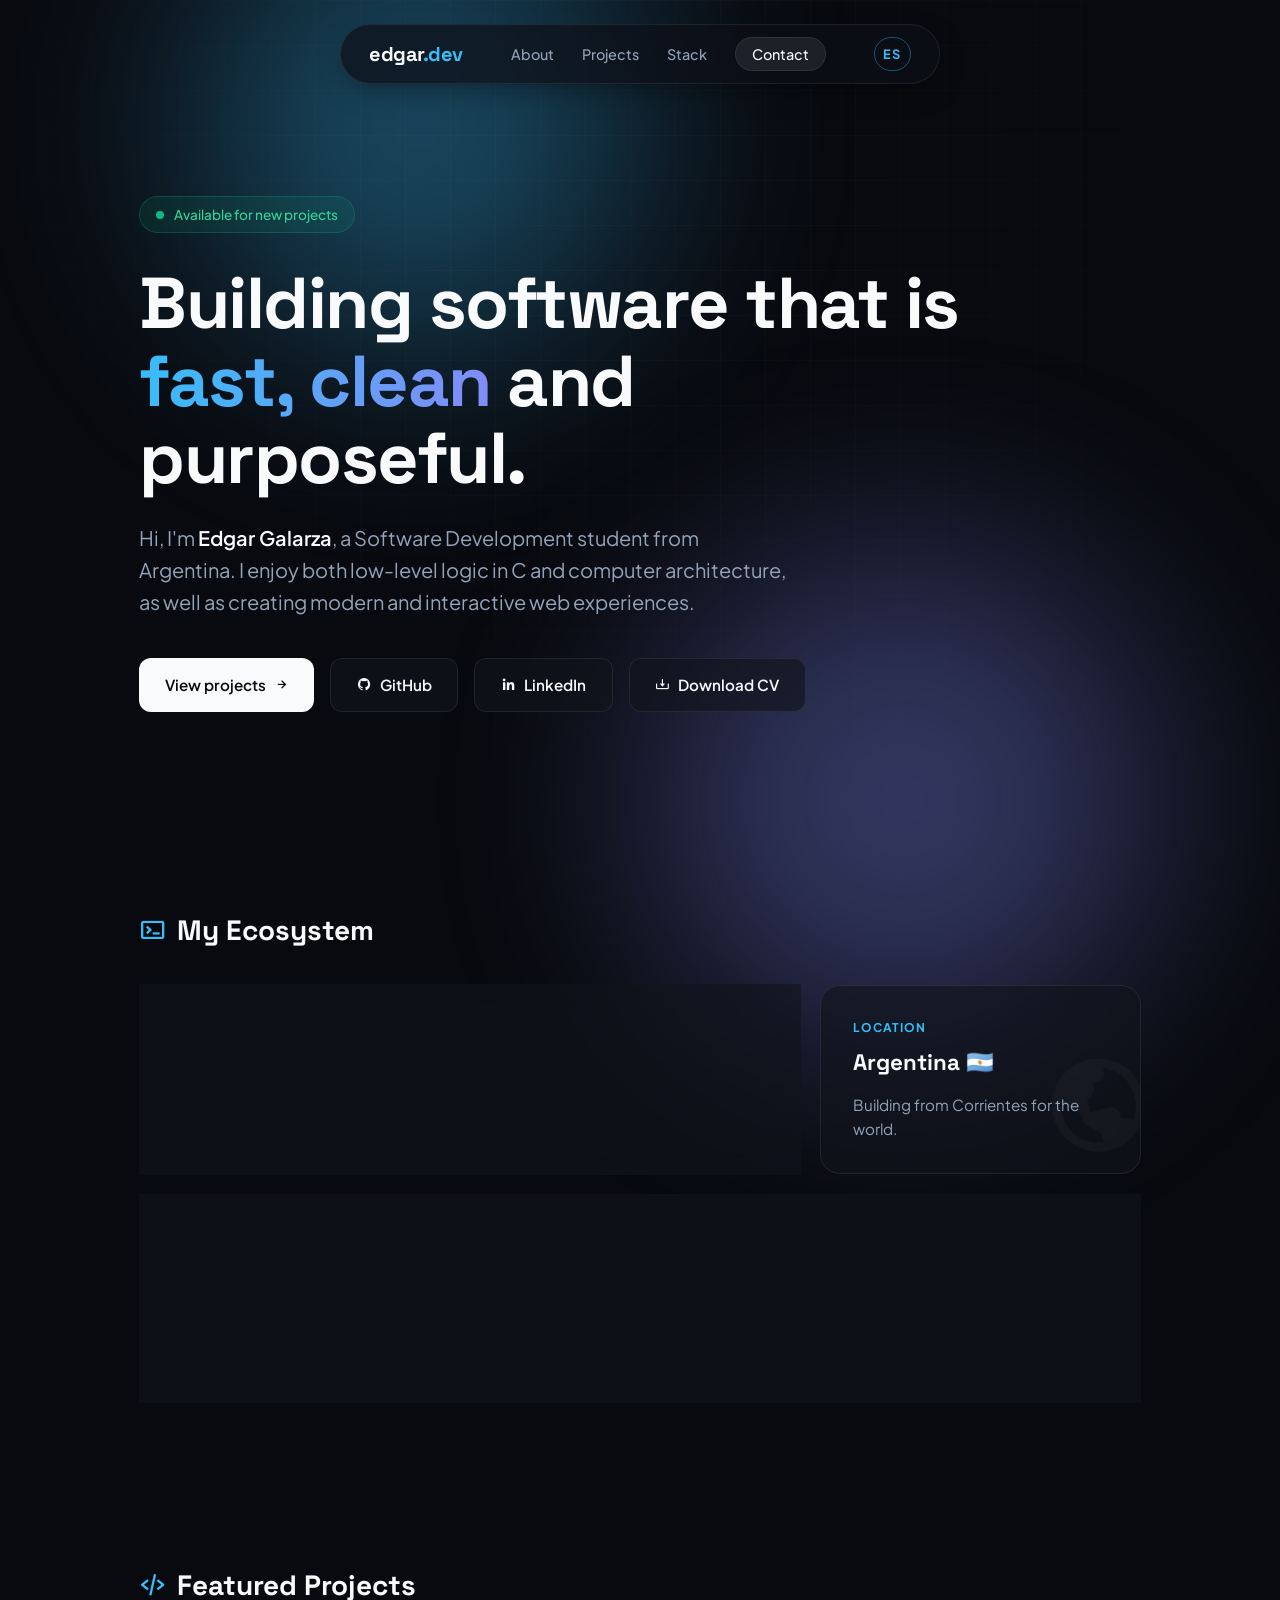
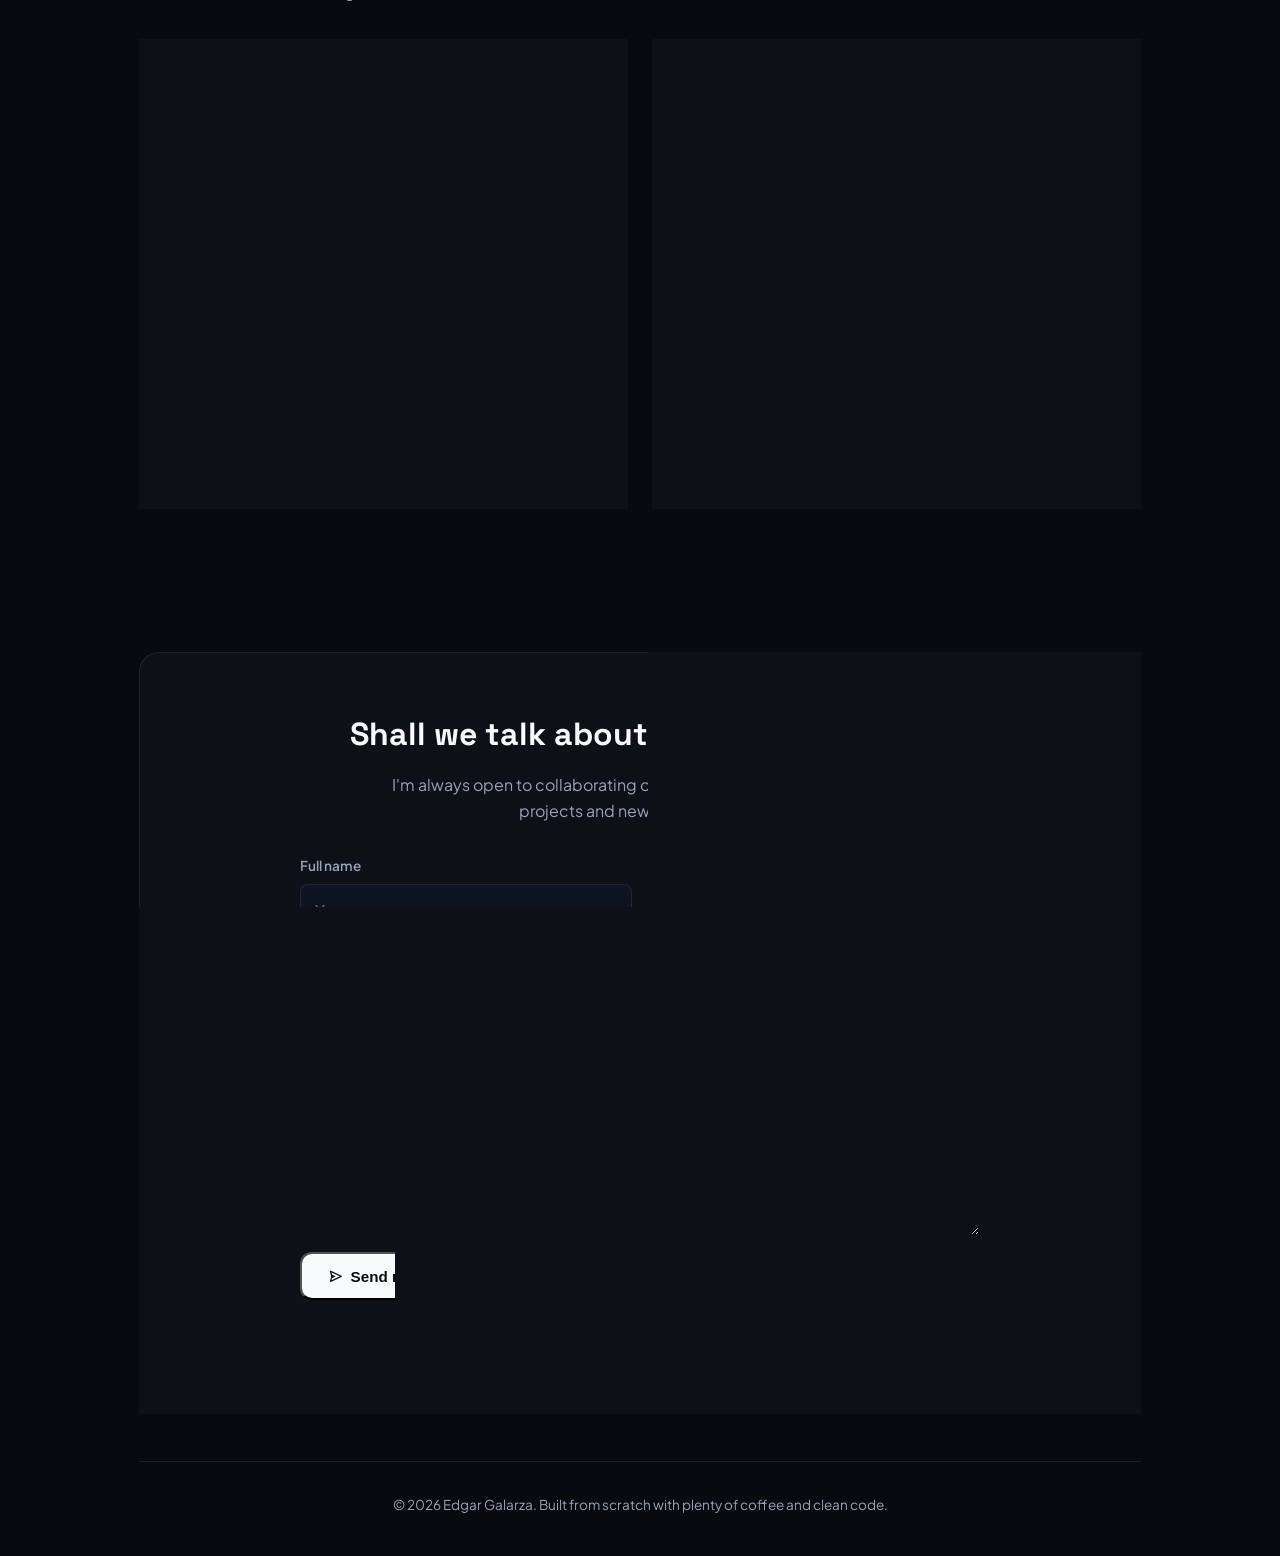
==== index-en.html @ 5d8eebd7 "Add files via upload" ====
<!DOCTYPE html>
<html lang="en">
<head>
    <meta charset="UTF-8">
    <meta name="viewport" content="width=device-width, initial-scale=1.0">
    <title>Edgar Galarza | Software Developer</title>
    <meta name="description" content="Edgar Galarza's portfolio: web projects, PWAs and frontend development from Argentina.">
    <meta property="og:title" content="Edgar Galarza | Software Developer">
    <meta property="og:description" content="Web projects, PWAs and frontend development from Argentina.">
    <meta property="og:type" content="website">
    <meta name="theme-color" content="#090a0f">
    <link rel="alternate" hreflang="es" href="index.html">
    <link rel="icon" href="data:image/svg+xml,%3Csvg xmlns='http://www.w3.org/2000/svg' viewBox='0 0 64 64'%3E%3Crect width='64' height='64' rx='14' fill='%23090a0f'/%3E%3Cpath d='M18 16h15a12 12 0 0 1 0 24H18z' fill='none' stroke='%2338bdf8' stroke-width='5'/%3E%3Cpath d='M27 40h21' stroke='%23818cf8' stroke-width='5' stroke-linecap='round'/%3E%3C/svg%3E">
    <link rel="preconnect" href="https://fonts.googleapis.com">
    <link rel="preconnect" href="https://fonts.gstatic.com" crossorigin>
    <link href="https://fonts.googleapis.com/css2?family=Plus+Jakarta+Sans:wght@400;500;600;700&family=Space+Grotesk:wght@500;700&display=swap" rel="stylesheet">
    <link href='https://unpkg.com/boxicons@2.1.4/css/boxicons.min.css' rel='stylesheet'>
    <link rel="stylesheet" href="style.css">
</head>
<body>
    <div class="ambient-light light-1"></div>
    <div class="ambient-light light-2"></div>
    <div class="grid-overlay"></div>

    <header class="navbar-container">
        <nav class="navbar">
            <a href="#" class="logo">edgar<span>.dev</span></a>
            <button class="menu-toggle" type="button" aria-label="Open navigation menu" aria-expanded="false" aria-controls="primary-navigation">
                <span aria-hidden="true">☰</span>
            </button>
            <ul class="nav-links" id="primary-navigation">
                <li><a href="#about">About</a></li>
                <li><a href="#projects">Projects</a></li>
                <li><a href="#stack">Stack</a></li>
                <li><a href="#contact" class="btn-nav">Contact</a></li>
            </ul>
            <a class="language-switch" href="index.html" lang="es" hreflang="es" aria-label="Ver este portafolio en español">ES</a>
        </nav>
    </header>

    <main class="container">
        <section class="hero" id="about">
            <div class="status-badge"><span class="pulse-dot"></span>Available for new projects</div>
            <h1 class="hero-title">Building software that is <span class="gradient-text">fast, clean</span> and purposeful.</h1>
            <p class="hero-subtitle">Hi, I'm <strong>Edgar Galarza</strong>, a Software Development student from Argentina. I enjoy both low-level logic in C and computer architecture, as well as creating modern and interactive web experiences.</p>
            <div class="hero-cta">
                <a href="#projects" class="btn btn-primary">View projects <i class='bx bx-right-arrow-alt'></i></a>
                <a href="https://github.com/galarzaedgardotsds" target="_blank" rel="noopener noreferrer" class="btn btn-secondary"><i class='bx bxl-github'></i> GitHub</a>
                <a href="https://www.linkedin.com/in/edgardo-galarza-127718449/" target="_blank" rel="noopener noreferrer" class="btn btn-secondary"><i class='bx bxl-linkedin'></i> LinkedIn</a>
                <a href="assets/cv-edgardo-galarza-en.pdf" download class="btn btn-secondary"><i class='bx bx-download'></i> Download CV</a>
            </div>
        </section>

        <section class="bento-section" id="stack">
            <h2 class="section-title"><i class='bx bx-terminal'></i> My Ecosystem</h2>
            <div class="bento-grid">
                <div class="bento-card span-2 spotlight">
                    <div class="card-content"><span class="card-tag">Focus</span><h3>From low-level to frontend</h3><p>Understanding hardware, processors and memory in C helps me write more optimized and structured web code.</p></div>
                    <div class="card-bg-icon"><i class='bx bx-microchip'></i></div>
                </div>
                <div class="bento-card spotlight">
                    <div class="card-content"><span class="card-tag">Location</span><h3>Argentina 🇦🇷</h3><p>Building from Corrientes for the world.</p></div>
                    <div class="card-bg-icon"><i class='bx bx-world'></i></div>
                </div>
                <div class="bento-card span-3 spotlight marquee-card">
                    <div class="card-content"><span class="card-tag">Tools & Technologies</span><h3>My Daily Stack</h3></div>
                    <div class="marquee-wrapper"><div class="marquee-track">
                        <span class="tech-pill"><i class='bx bxl-html5'></i> HTML5</span><span class="tech-pill"><i class='bx bxl-css3'></i> CSS3</span><span class="tech-pill"><i class='bx bxl-javascript'></i> JavaScript</span><span class="tech-pill"><i class='bx bx-code-curly'></i> C Language</span><span class="tech-pill"><i class='bx bxl-git'></i> Git & GitHub</span><span class="tech-pill"><i class='bx bxl-visual-studio'></i> VS Code</span><span class="tech-pill"><i class='bx bx-server'></i> PC Architecture</span>
                        <span class="tech-pill"><i class='bx bxl-html5'></i> HTML5</span><span class="tech-pill"><i class='bx bxl-css3'></i> CSS3</span><span class="tech-pill"><i class='bx bxl-javascript'></i> JavaScript</span><span class="tech-pill"><i class='bx bx-code-curly'></i> C Language</span><span class="tech-pill"><i class='bx bxl-git'></i> Git & GitHub</span><span class="tech-pill"><i class='bx bxl-visual-studio'></i> VS Code</span><span class="tech-pill"><i class='bx bx-server'></i> PC Architecture</span>
                    </div></div>
                </div>
            </div>
        </section>

        <section class="projects-section" id="projects">
            <h2 class="section-title"><i class='bx bx-code-alt'></i> Featured Projects</h2>
            <div class="projects-grid">
                <article class="project-card spotlight">
                    <a class="project-preview" href="https://galarzaedgardotsds.github.io/AppGastos/" target="_blank" rel="noopener noreferrer" aria-label="Open Personal Expense Tracker demo"><img src="assets/app-gastos-preview.png" alt="Personal Expense Tracker app preview" loading="lazy"></a>
                    <div class="project-content">
                        <div class="project-header"><span class="project-type">PWA / Web App</span><div class="project-links"><a href="https://github.com/galarzaedgardotsds/AppGastos" target="_blank" rel="noopener noreferrer" title="View AppGastos code" aria-label="View AppGastos code"><i class='bx bxl-github'></i></a><a href="https://galarzaedgardotsds.github.io/AppGastos/" target="_blank" rel="noopener noreferrer" title="View demo" aria-label="View AppGastos demo"><i class='bx bx-link-external'></i></a></div></div>
                        <h3 class="project-title">Personal Expense Tracker</h3>
                        <p class="project-desc">An installable Progressive Web App for managing daily finances, with local storage, a fluid dark interface and clear metrics.</p>
                        <div class="project-tags"><span>HTML5</span><span>CSS3</span><span>JavaScript</span><span>PWA</span></div>
                    </div>
                </article>
                <article class="project-card spotlight">
                    <a class="project-preview" href="https://galarzaedgardotsds.github.io/TridenteTech/" target="_blank" rel="noopener noreferrer" aria-label="Open TridenteTech demo"><img src="assets/tridentetech-preview.png" alt="TridenteTech website preview" loading="lazy"></a>
                    <div class="project-content">
                        <div class="project-header"><span class="project-type">Team Website / Agency</span><div class="project-links"><a href="https://github.com/galarzaedgardotsds/TridenteTech" target="_blank" rel="noopener noreferrer" title="View TridenteTech code" aria-label="View TridenteTech code"><i class='bx bxl-github'></i></a><a href="https://galarzaedgardotsds.github.io/TridenteTech/" target="_blank" rel="noopener noreferrer" title="View demo" aria-label="View TridenteTech demo"><i class='bx bx-link-external'></i></a></div></div>
                        <h3 class="project-title">TridenteTech</h3>
                        <p class="project-desc">A collaborative software development web platform deployed in production, focused on performance, responsive design and technical service presentation.</p>
                        <div class="project-tags"><span>HTML/CSS</span><span>JS</span><span>Git</span><span>GitHub Pages</span></div>
                    </div>
                </article>
            </div>
        </section>

        <footer class="footer" id="contact">
            <div class="footer-box spotlight">
                <h2>Shall we talk about code or projects?</h2>
                <p>I'm always open to collaborating on web development, academic projects and new opportunities.</p>
                <form class="contact-form" action="https://formspree.io/f/xljgnrnn" method="POST">
                    <input type="hidden" name="_subject" value="New message from Edgar's English portfolio">
                    <div class="contact-form-row"><div class="contact-field"><label for="name">Full name</label><input type="text" id="name" name="name" placeholder="Your name" required></div><div class="contact-field"><label for="email">Email address</label><input type="email" id="email" name="email" placeholder="you@email.com" required></div></div>
                    <div class="contact-field"><label for="subject">Subject</label><input type="text" id="subject" name="subject" placeholder="How can I help you?" required></div>
                    <div class="contact-field"><label for="message">Message</label><textarea id="message" name="message" placeholder="Write your message here..." rows="5" required></textarea></div>
                    <button type="submit" class="btn btn-primary"><i class='bx bx-send'></i> Send message</button>
                    <p class="form-status" aria-live="polite"></p>
                </form>
            </div>
            <div class="footer-bottom"><p>© 2026 Edgar Galarza. Built from scratch with plenty of coffee and clean code.</p></div>
        </footer>
    </main>
    <script>
        document.querySelectorAll('.spotlight').forEach(card => {
            card.addEventListener('mousemove', event => {
                const rect = card.getBoundingClientRect();
                card.style.setProperty('--mouse-x', `${event.clientX - rect.left}px`);
                card.style.setProperty('--mouse-y', `${event.clientY - rect.top}px`);
            });
        });

        const menuToggle = document.querySelector('.menu-toggle');
        const navLinks = document.querySelector('.nav-links');
        menuToggle.addEventListener('click', () => {
            const isOpen = navLinks.classList.toggle('is-open');
            menuToggle.setAttribute('aria-expanded', isOpen);
            menuToggle.setAttribute('aria-label', isOpen ? 'Close navigation menu' : 'Open navigation menu');
            menuToggle.innerHTML = `<span aria-hidden="true">${isOpen ? '×' : '☰'}</span>`;
        });
        navLinks.querySelectorAll('a').forEach(link => link.addEventListener('click', () => {
            navLinks.classList.remove('is-open');
            menuToggle.setAttribute('aria-expanded', 'false');
            menuToggle.setAttribute('aria-label', 'Open navigation menu');
            menuToggle.innerHTML = "<span aria-hidden='true'>☰</span>";
        }));

        const contactForm = document.querySelector('.contact-form');
        const formStatus = contactForm.querySelector('.form-status');
        contactForm.addEventListener('submit', async event => {
            event.preventDefault();
            const submitButton = contactForm.querySelector('button[type="submit"]');
            submitButton.disabled = true;
            formStatus.textContent = 'Sending message...';
            try {
                const response = await fetch(contactForm.action, { method: 'POST', body: new FormData(contactForm), headers: { Accept: 'application/json' } });
                if (!response.ok) throw new Error('Could not send form');
                contactForm.reset();
                formStatus.textContent = 'Thank you! Your message was sent successfully.';
            } catch (error) {
                formStatus.textContent = 'Your message could not be sent. Please try again or contact me on LinkedIn.';
            } finally {
                submitButton.disabled = false;
            }
        });
    </script>
</body>
</html>
---- style.css ----
/* ==========================================================================
   VARIABLES & RESET
   ========================================================================== */
:root {
    --bg-main: #090a0f;
    --bg-card: rgba(18, 20, 29, 0.65);
    --bg-card-hover: rgba(26, 29, 42, 0.8);
    --border-color: rgba(255, 255, 255, 0.08);
    --border-highlight: rgba(56, 189, 248, 0.4);
    
    --text-main: #f8fafc;
    --text-muted: #94a3b8;
    
    --accent-cyan: #38bdf8;
    --accent-purple: #818cf8;
    --accent-emerald: #10b981;
    
    --font-heading: 'Space Grotesk', sans-serif;
    --font-body: 'Plus Jakarta Sans', sans-serif;
    
    --transition-smooth: all 0.35s cubic-bezier(0.16, 1, 0.3, 1);
}

* {
    margin: 0;
    padding: 0;
    box-sizing: border-box;
}

html {
    scroll-behavior: smooth;
}

body {
    background-color: var(--bg-main);
    color: var(--text-main);
    font-family: var(--font-body);
    line-height: 1.6;
    overflow-x: hidden;
    position: relative;
}

/* ==========================================================================
   FONDO ANIMADO & EFECTOS AMBIENTALES
   ========================================================================== */
.grid-overlay {
    position: fixed;
    inset: 0;
    background-image: 
        linear-gradient(to right, rgba(255,255,255,0.02) 1px, transparent 1px),
        linear-gradient(to bottom, rgba(255,255,255,0.02) 1px, transparent 1px);
    background-size: 45px 45px;
    mask-image: radial-gradient(circle at 50% 20%, black 20%, transparent 80%);
    -webkit-mask-image: radial-gradient(circle at 50% 20%, black 20%, transparent 80%);
    z-index: -1;
    pointer-events: none;
}

.ambient-light {
    position: fixed;
    border-radius: 50%;
    filter: blur(110px);
    z-index: -2;
    opacity: 0.35;
    pointer-events: none;
    animation: floatLight 12s infinite alternate ease-in-out;
}

.light-1 {
    width: 450px;
    height: 450px;
    background: var(--accent-cyan);
    top: -100px;
    left: 15%;
}

.light-2 {
    width: 500px;
    height: 500px;
    background: var(--accent-purple);
    bottom: -150px;
    right: 10%;
    animation-delay: -6s;
}

@keyframes floatLight {
    0% { transform: translate(0, 0) scale(1); }
    100% { transform: translate(60px, 40px) scale(1.15); }
}

/* ==========================================================================
   NAVBAR FLOTANTE (GLASSMORPHISM)
   ========================================================================== */
.navbar-container {
    position: fixed;
    top: 1.5rem;
    left: 0;
    right: 0;
    display: flex;
    justify-content: center;
    z-index: 100;
    padding: 0 1rem;
}

.navbar {
    background: rgba(13, 15, 23, 0.7);
    backdrop-filter: blur(16px);
    -webkit-backdrop-filter: blur(16px);
    border: 1px solid var(--border-color);
    padding: 0.75rem 1.75rem;
    border-radius: 999px;
    display: flex;
    align-items: center;
    gap: 3rem;
    box-shadow: 0 10px 30px -10px rgba(0, 0, 0, 0.5);
    transition: var(--transition-smooth);
}

.navbar:hover {
    border-color: rgba(255, 255, 255, 0.15);
}

.logo {
    font-family: var(--font-heading);
    font-weight: 700;
    font-size: 1.25rem;
    color: var(--text-main);
    text-decoration: none;
    letter-spacing: -0.5px;
}

.logo span {
    color: var(--accent-cyan);
}

.nav-links {
    display: flex;
    align-items: center;
    gap: 1.75rem;
    list-style: none;
}

.nav-links a {
    color: var(--text-muted);
    text-decoration: none;
    font-size: 0.9rem;
    font-weight: 500;
    transition: var(--transition-smooth);
}

.nav-links a:hover {
    color: var(--text-main);
}

.menu-toggle {
    display: none;
    border: 0;
    background: transparent;
    color: var(--text-main);
    font-size: 1.7rem;
    line-height: 1;
    cursor: pointer;
}

.language-switch {
    color: var(--accent-cyan);
    text-decoration: none;
    font-size: 0.8rem;
    font-weight: 700;
    letter-spacing: 0.06em;
    border: 1px solid var(--border-highlight);
    border-radius: 999px;
    padding: 0.35rem 0.55rem;
    transition: var(--transition-smooth);
}

.language-switch:hover {
    background: var(--accent-cyan);
    color: var(--bg-main);
}

.btn-nav {
    background: rgba(255, 255, 255, 0.08);
    color: var(--text-main) !important;
    padding: 0.45rem 1rem;
    border-radius: 999px;
    border: 1px solid var(--border-color);
}

.btn-nav:hover {
    background: var(--accent-cyan);
    color: #000 !important;
    border-color: var(--accent-cyan);
}

/* ==========================================================================
   LAYOUT & HERO SECTION
   ========================================================================== */
.container {
    max-width: 1050px;
    margin: 0 auto;
    padding: 0 1.5rem;
}

.hero {
    min-height: 92vh;
    display: flex;
    flex-direction: column;
    justify-content: center;
    align-items: flex-start;
    padding-top: 5rem;
    animation: fadeUp 0.8s ease-out forwards;
}

@keyframes fadeUp {
    from { opacity: 0; transform: translateY(25px); }
    to { opacity: 1; transform: translateY(0); }
}

.status-badge {
    display: inline-flex;
    align-items: center;
    gap: 0.6rem;
    background: rgba(16, 185, 129, 0.1);
    border: 1px solid rgba(16, 185, 129, 0.25);
    color: #34d399;
    padding: 0.4rem 1rem;
    border-radius: 999px;
    font-size: 0.85rem;
    font-weight: 500;
    margin-bottom: 2rem;
}

.pulse-dot {
    width: 8px;
    height: 8px;
    background-color: var(--accent-emerald);
    border-radius: 50%;
    box-shadow: 0 0 0 0 rgba(16, 185, 129, 0.7);
    animation: pulse 2s infinite;
}

@keyframes pulse {
    0% { box-shadow: 0 0 0 0 rgba(16, 185, 129, 0.7); }
    70% { box-shadow: 0 0 0 8px rgba(16, 185, 129, 0); }
    100% { box-shadow: 0 0 0 0 rgba(16, 185, 129, 0); }
}

.hero-title {
    font-family: var(--font-heading);
    font-size: clamp(2.5rem, 6vw, 4.5rem);
    line-height: 1.08;
    font-weight: 700;
    letter-spacing: -1.5px;
    margin-bottom: 1.5rem;
    max-width: 850px;
}

.gradient-text {
    background: linear-gradient(90deg, var(--accent-cyan), var(--accent-purple), var(--accent-cyan));
    background-size: 200% auto;
    background-clip: text;
    -webkit-background-clip: text;
    -webkit-text-fill-color: transparent;
    animation: gradientMove 5s linear infinite;
}

@keyframes gradientMove {
    to { background-position: 200% center; }
}

.hero-subtitle {
    color: var(--text-muted);
    font-size: clamp(1.05rem, 2vw, 1.25rem);
    max-width: 650px;
    margin-bottom: 2.5rem;
}

.hero-subtitle strong {
    color: var(--text-main);
    font-weight: 600;
}

.hero-cta {
    display: flex;
    flex-wrap: wrap;
    gap: 1rem;
}

.btn {
    display: inline-flex;
    align-items: center;
    gap: 0.5rem;
    padding: 0.85rem 1.6rem;
    border-radius: 12px;
    font-weight: 600;
    font-size: 0.95rem;
    text-decoration: none;
    transition: var(--transition-smooth);
    cursor: pointer;
}

.btn-primary {
    background: var(--text-main);
    color: var(--bg-main);
}

.btn-primary:hover {
    background: var(--accent-cyan);
    transform: translateY(-3px);
    box-shadow: 0 10px 25px -5px rgba(56, 189, 248, 0.4);
}

.btn-secondary {
    background: var(--bg-card);
    color: var(--text-main);
    border: 1px solid var(--border-color);
    backdrop-filter: blur(10px);
}

.btn-secondary:hover {
    border-color: var(--text-muted);
    transform: translateY(-3px);
    background: rgba(255, 255, 255, 0.06);
}

/* ==========================================================================
   BENTO GRID & EFECTO SPOTLIGHT (ESTILO CODERNAUTA)
   ========================================================================== */
.section-title {
    font-family: var(--font-heading);
    font-size: 1.75rem;
    margin-bottom: 2rem;
    display: flex;
    align-items: center;
    gap: 0.6rem;
}

.section-title i {
    color: var(--accent-cyan);
}

.bento-section, .projects-section {
    padding: 5rem 0;
}

.bento-grid {
    display: grid;
    grid-template-columns: repeat(3, 1fr);
    gap: 1.25rem;
}

.bento-card, .project-card, .footer-box {
    background: var(--bg-card);
    border: 1px solid var(--border-color);
    border-radius: 20px;
    padding: 2rem;
    position: relative;
    overflow: hidden;
    backdrop-filter: blur(12px);
    transition: var(--transition-smooth);
}

/* Efecto de luz que sigue al cursor */
.spotlight::before {
    content: "";
    position: absolute;
    inset: 0;
    background: radial-gradient(
        500px circle at var(--mouse-x, 0) var(--mouse-y, 0),
        rgba(56, 189, 248, 0.12),
        transparent 40%
    );
    opacity: 0;
    transition: opacity 0.3s;
    pointer-events: none;
}

.spotlight:hover::before {
    opacity: 1;
}

.bento-card:hover, .project-card:hover {
    transform: translateY(-5px);
    border-color: var(--border-highlight);
    box-shadow: 0 20px 40px -15px rgba(0, 0, 0, 0.6);
}

.span-2 { grid-column: span 2; }
.span-3 { grid-column: span 3; }

.card-tag {
    font-size: 0.75rem;
    text-transform: uppercase;
    letter-spacing: 1px;
    color: var(--accent-cyan);
    font-weight: 700;
    display: block;
    margin-bottom: 0.5rem;
}

.bento-card h3 {
    font-family: var(--font-heading);
    font-size: 1.4rem;
    margin-bottom: 0.75rem;
}

.bento-card p {
    color: var(--text-muted);
    font-size: 0.95rem;
    max-width: 90%;
}

.card-bg-icon {
    position: absolute;
    right: -15px;
    bottom: -25px;
    font-size: 7rem;
    color: rgba(255, 255, 255, 0.03);
    transform: rotate(-15deg);
    transition: var(--transition-smooth);
    pointer-events: none;
}

.bento-card:hover .card-bg-icon {
    color: rgba(56, 189, 248, 0.08);
    transform: rotate(0deg) scale(1.1);
}

/* ==========================================================================
   MARQUEE INFINITO DE TECNOLOGÍAS
   ========================================================================== */
.marquee-card {
    padding-bottom: 2.5rem;
}

.marquee-wrapper {
    overflow: hidden;
    margin-top: 1.5rem;
    mask-image: linear-gradient(to right, transparent, black 10%, black 90%, transparent);
    -webkit-mask-image: linear-gradient(to right, transparent, black 10%, black 90%, transparent);
}

.marquee-track {
    display: flex;
    gap: 1rem;
    width: max-content;
    animation: scrollMarquee 22s linear infinite;
}

.marquee-track:hover {
    animation-play-state: paused;
}

@keyframes scrollMarquee {
    from { transform: translateX(0); }
    to { transform: translateX(-50%); }
}

.tech-pill {
    display: inline-flex;
    align-items: center;
    gap: 0.5rem;
    background: rgba(255, 255, 255, 0.04);
    border: 1px solid var(--border-color);
    padding: 0.65rem 1.25rem;
    border-radius: 12px;
    font-weight: 500;
    font-size: 0.95rem;
    white-space: nowrap;
    transition: var(--transition-smooth);
}

.tech-pill i {
    font-size: 1.25rem;
    color: var(--accent-cyan);
}

.tech-pill:hover {
    border-color: var(--accent-cyan);
    background: rgba(56, 189, 248, 0.1);
    transform: scale(1.05);
}

/* ==========================================================================
   PROYECTOS
   ========================================================================== */
.projects-grid {
    display: grid;
    grid-template-columns: repeat(auto-fit, minmax(320px, 1fr));
    gap: 1.5rem;
}

.project-preview {
    display: block;
    height: 180px;
    margin: -2rem -2rem 1.75rem;
    overflow: hidden;
    border-bottom: 1px solid var(--border-color);
    background: var(--bg-main);
}

.project-preview img {
    display: block;
    width: 100%;
    height: 100%;
    object-fit: cover;
    object-position: top;
    opacity: 0.86;
    transition: transform 0.45s ease, opacity 0.45s ease;
}

.project-preview:hover img,
.project-preview:focus-visible img {
    transform: scale(1.05);
    opacity: 1;
}

.project-header {
    display: flex;
    justify-content: space-between;
    align-items: center;
    margin-bottom: 1rem;
}

.project-type {
    font-size: 0.8rem;
    color: var(--accent-purple);
    font-weight: 600;
}

.project-links {
    display: flex;
    gap: 0.75rem;
}

.project-links a {
    color: var(--text-muted);
    font-size: 1.35rem;
    transition: var(--transition-smooth);
}

.project-links a:hover {
    color: var(--accent-cyan);
    transform: translateY(-2px);
}

.project-title {
    font-family: var(--font-heading);
    font-size: 1.5rem;
    margin-bottom: 0.75rem;
}

.project-desc {
    color: var(--text-muted);
    font-size: 0.95rem;
    margin-bottom: 1.5rem;
}

.project-tags {
    display: flex;
    flex-wrap: wrap;
    gap: 0.5rem;
}

.project-tags span {
    font-size: 0.75rem;
    background: rgba(255, 255, 255, 0.05);
    padding: 0.3rem 0.75rem;
    border-radius: 6px;
    color: #cbd5e1;
}

/* ==========================================================================
   FOOTER
   ========================================================================== */
.footer {
    padding: 4rem 0 2.5rem;
}

.footer-box {
    text-align: center;
    padding: 3.5rem 2rem;
    margin-bottom: 3rem;
}

.footer-box h2 {
    font-family: var(--font-heading);
    font-size: 2rem;
    margin-bottom: 0.75rem;
}

.footer-box p {
    color: var(--text-muted);
    max-width: 500px;
    margin: 0 auto 2rem;
}

.contact-form {
    max-width: 680px;
    margin: 0 auto;
    text-align: left;
}

.contact-form-row {
    display: grid;
    grid-template-columns: repeat(2, 1fr);
    gap: 1rem;
}

.contact-field {
    display: flex;
    flex-direction: column;
    gap: 0.45rem;
    margin-bottom: 1rem;
}

.contact-field label {
    color: var(--text-muted);
    font-size: 0.85rem;
    font-weight: 600;
}

.contact-field input,
.contact-field textarea {
    width: 100%;
    box-sizing: border-box;
    border: 1px solid var(--border-color);
    border-radius: 8px;
    background: rgba(15, 23, 42, 0.6);
    color: var(--text-main);
    font: inherit;
    padding: 0.8rem 0.9rem;
    outline: none;
    transition: border-color 0.2s ease, box-shadow 0.2s ease;
}

.contact-field textarea {
    resize: vertical;
}

.contact-field input:focus,
.contact-field textarea:focus {
    border-color: var(--accent-cyan);
    box-shadow: 0 0 0 3px rgba(56, 189, 248, 0.15);
}

.form-status {
    min-height: 1.5rem;
    margin: 1rem 0 0;
    color: var(--accent-emerald);
    font-size: 0.9rem;
}

.btn:disabled {
    cursor: wait;
    opacity: 0.7;
}

a:focus-visible,
button:focus-visible {
    outline: 3px solid var(--accent-cyan);
    outline-offset: 4px;
}

.footer-bottom {
    text-align: center;
    color: var(--text-muted);
    font-size: 0.85rem;
    border-top: 1px solid var(--border-color);
    padding-top: 2rem;
}

/* ==========================================================================
   RESPONSIVE DESIGN
   ========================================================================== */
@media (max-width: 768px) {
    .bento-grid {
        grid-template-columns: 1fr;
    }
    .span-2, .span-3 {
        grid-column: span 1;
    }
    .navbar {
        width: min(100%, 440px);
        justify-content: space-between;
        gap: 1rem;
        padding: 0.6rem 1.2rem;
        position: relative;
    }
    .nav-links {
        display: none;
        position: absolute;
        top: calc(100% + 0.65rem);
        right: 0;
        width: min(280px, calc(100vw - 2rem));
        padding: 0.75rem;
        flex-direction: column;
        align-items: stretch;
        gap: 0.25rem;
        background: rgba(13, 15, 23, 0.96);
        border: 1px solid var(--border-color);
        border-radius: 16px;
        box-shadow: 0 16px 32px rgba(0, 0, 0, 0.35);
    }
    .nav-links.is-open {
        display: flex;
    }
    .nav-links a {
        display: block;
        padding: 0.7rem 0.8rem;
    }
    .btn-nav {
        text-align: center;
    }
    .menu-toggle {
        display: inline-flex;
    }
    .language-switch {
        margin-left: auto;
    }
    .contact-form-row {
        grid-template-columns: 1fr;
        gap: 0;
    }
}

/* Evita que el contenido de portada quede debajo de la navegación fija
   en pantallas con poca altura, como monitores secundarios. */
@media (max-height: 720px) {
    .hero {
        min-height: auto;
        justify-content: flex-start;
        padding-top: 9rem;
        padding-bottom: 4rem;
    }
}
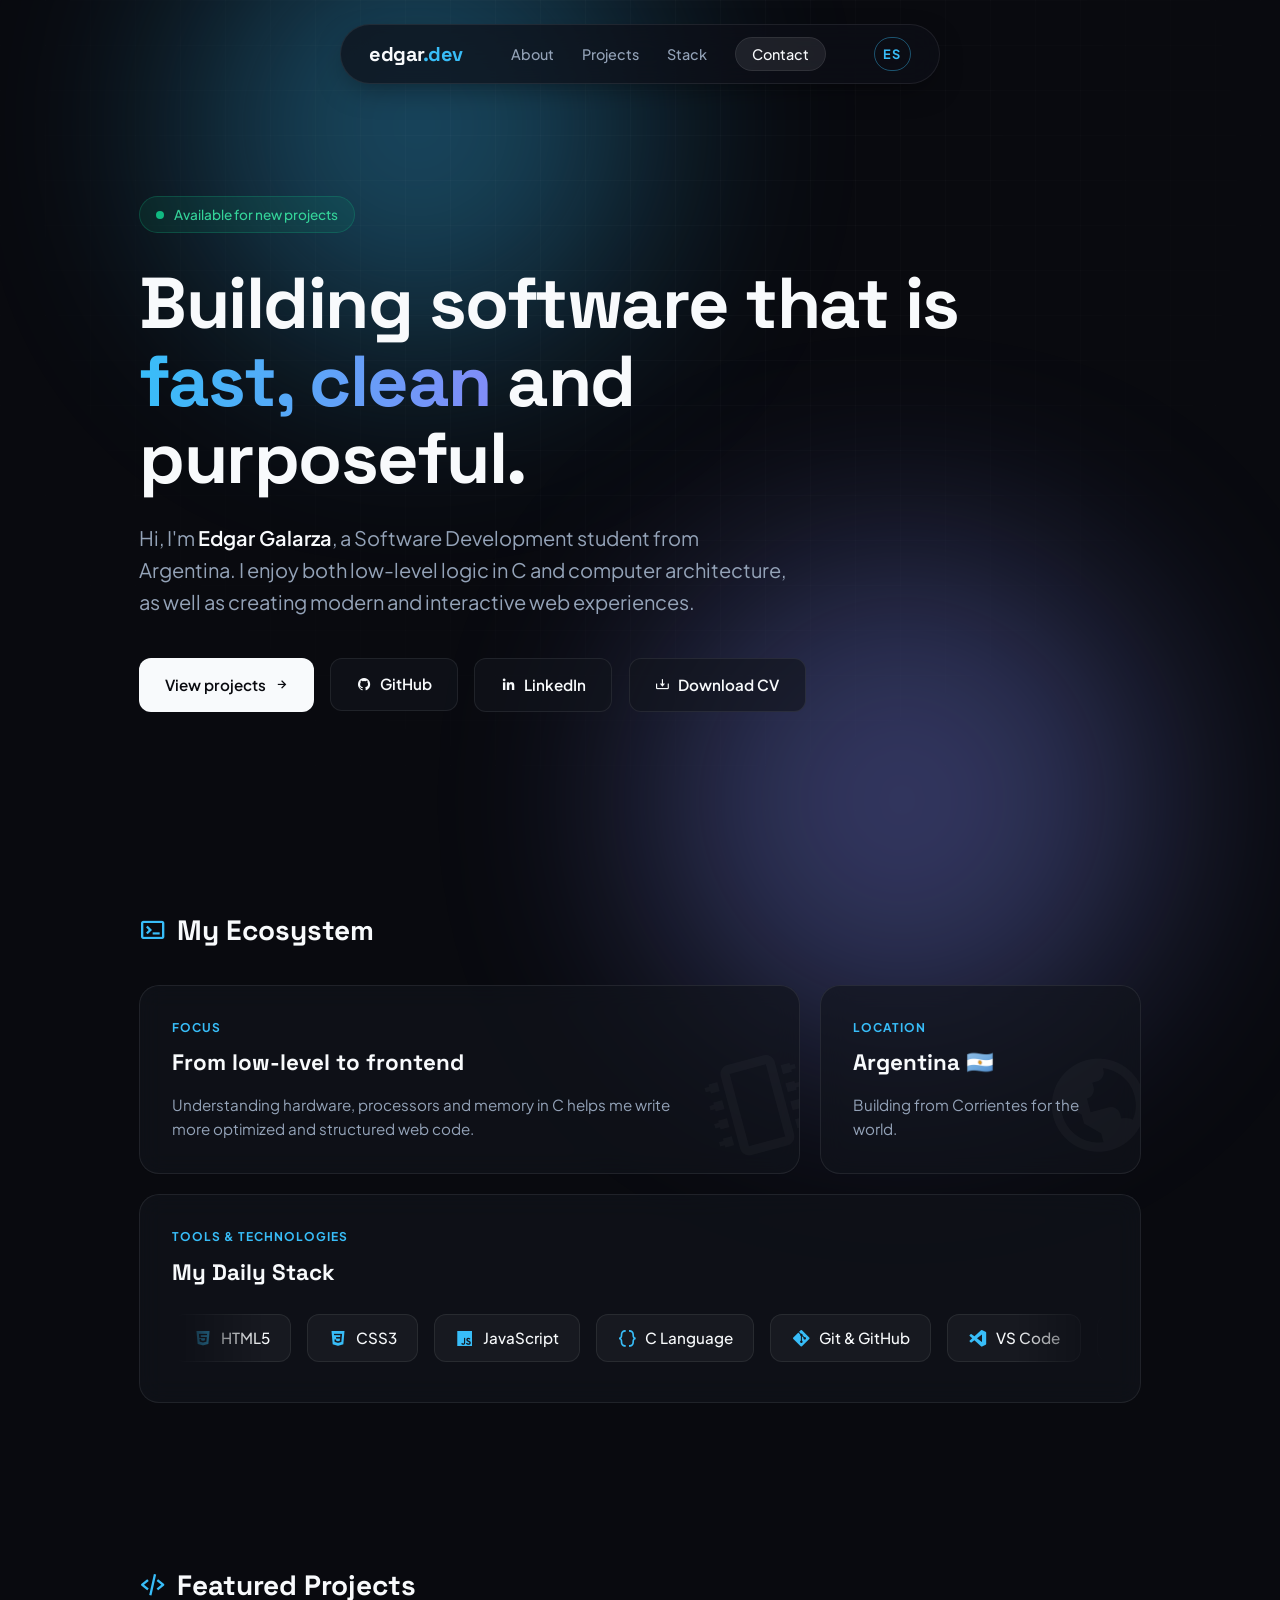
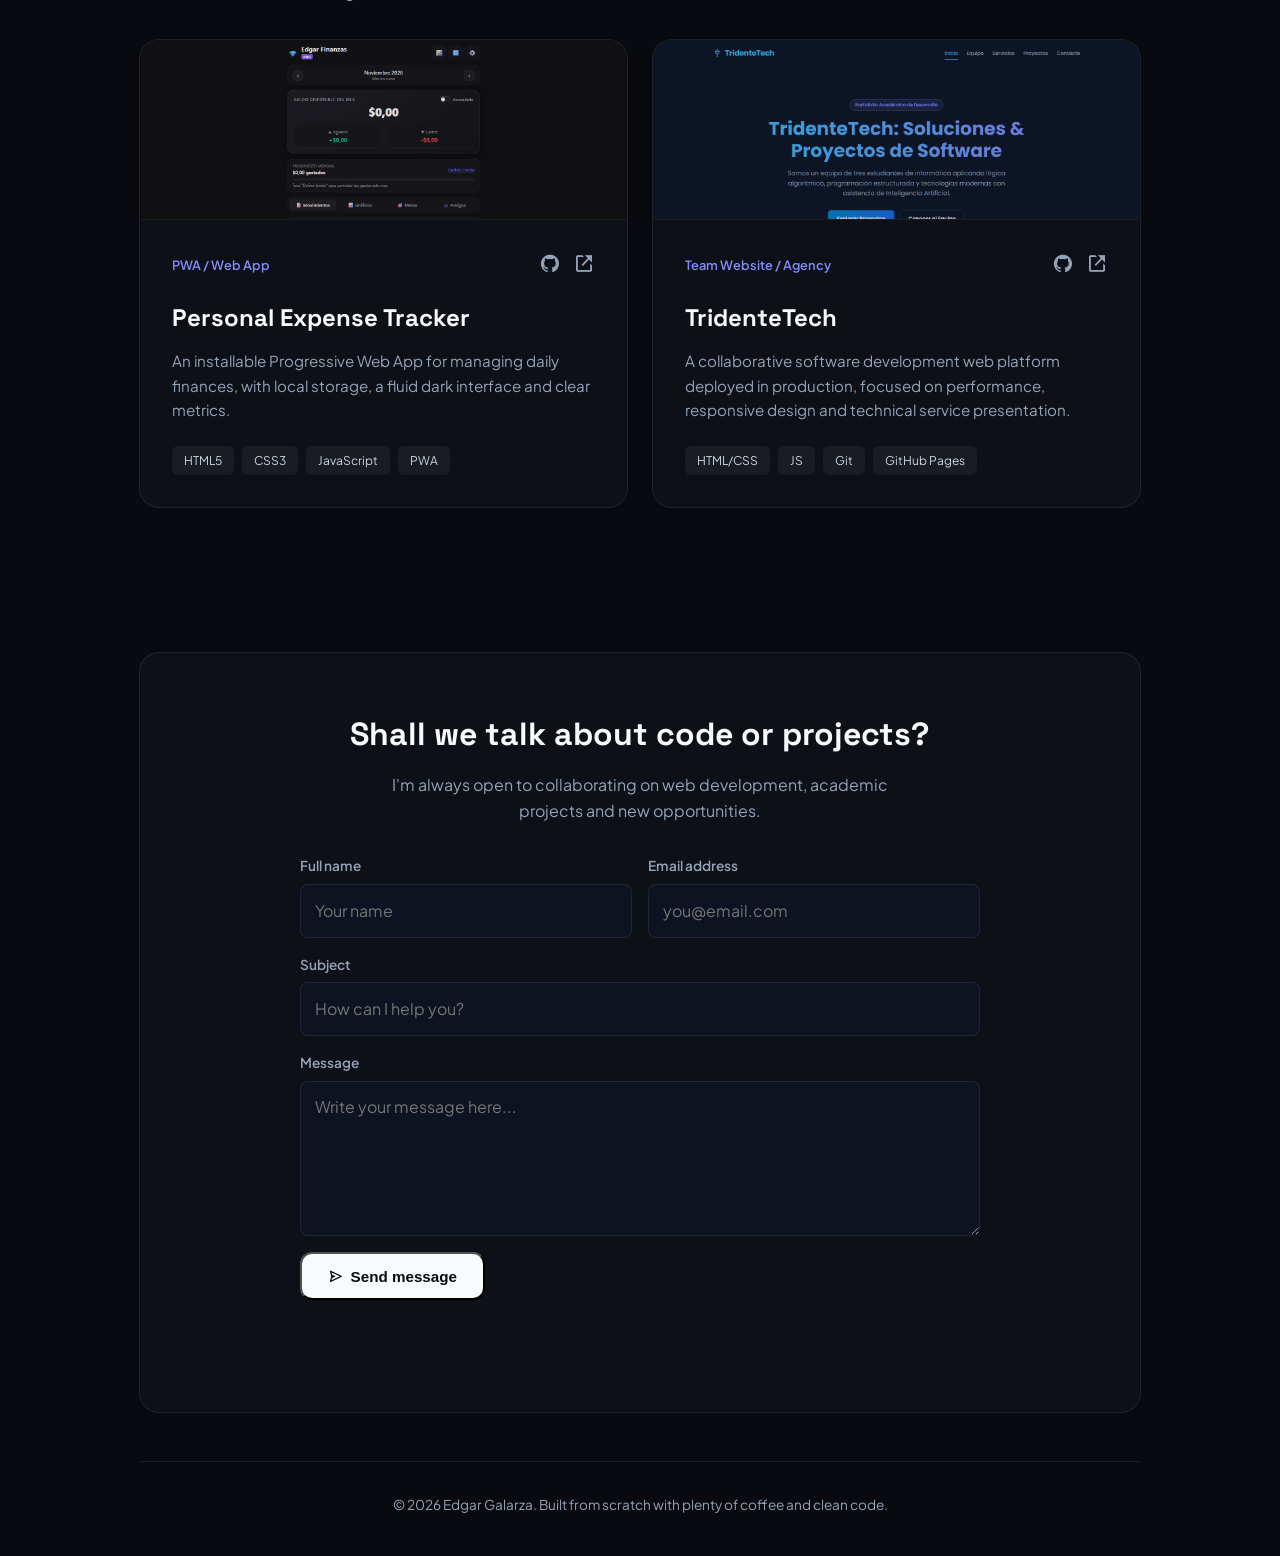
==== commit d986ef67: "Add files via upload" ====
--- a/index-en.html
+++ b/index-en.html
@@ -25,16 +25,18 @@
     <header class="navbar-container">
         <nav class="navbar">
             <a href="#" class="logo">edgar<span>.dev</span></a>
-            <button class="menu-toggle" type="button" aria-label="Open navigation menu" aria-expanded="false" aria-controls="primary-navigation">
-                <span aria-hidden="true">☰</span>
-            </button>
             <ul class="nav-links" id="primary-navigation">
                 <li><a href="#about">About</a></li>
                 <li><a href="#projects">Projects</a></li>
                 <li><a href="#stack">Stack</a></li>
                 <li><a href="#contact" class="btn-nav">Contact</a></li>
             </ul>
-            <a class="language-switch" href="index.html" lang="es" hreflang="es" aria-label="Ver este portafolio en español">ES</a>
+            <div class="nav-actions">
+                <button class="menu-toggle" type="button" aria-label="Open navigation menu" aria-expanded="false" aria-controls="primary-navigation">
+                    <span aria-hidden="true">☰</span>
+                </button>
+                <a class="language-switch" href="index.html" lang="es" hreflang="es" aria-label="Ver este portafolio en español">ES</a>
+            </div>
         </nav>
     </header>
 
--- a/style.css
+++ b/style.css
@@ -162,6 +162,12 @@
     cursor: pointer;
 }
 
+.nav-actions {
+    display: flex;
+    align-items: center;
+    gap: 0.7rem;
+}
+
 .language-switch {
     color: var(--accent-cyan);
     text-decoration: none;
@@ -717,7 +723,7 @@
         display: inline-flex;
     }
     .language-switch {
-        margin-left: auto;
+        margin-left: 0;
     }
     .contact-form-row {
         grid-template-columns: 1fr;
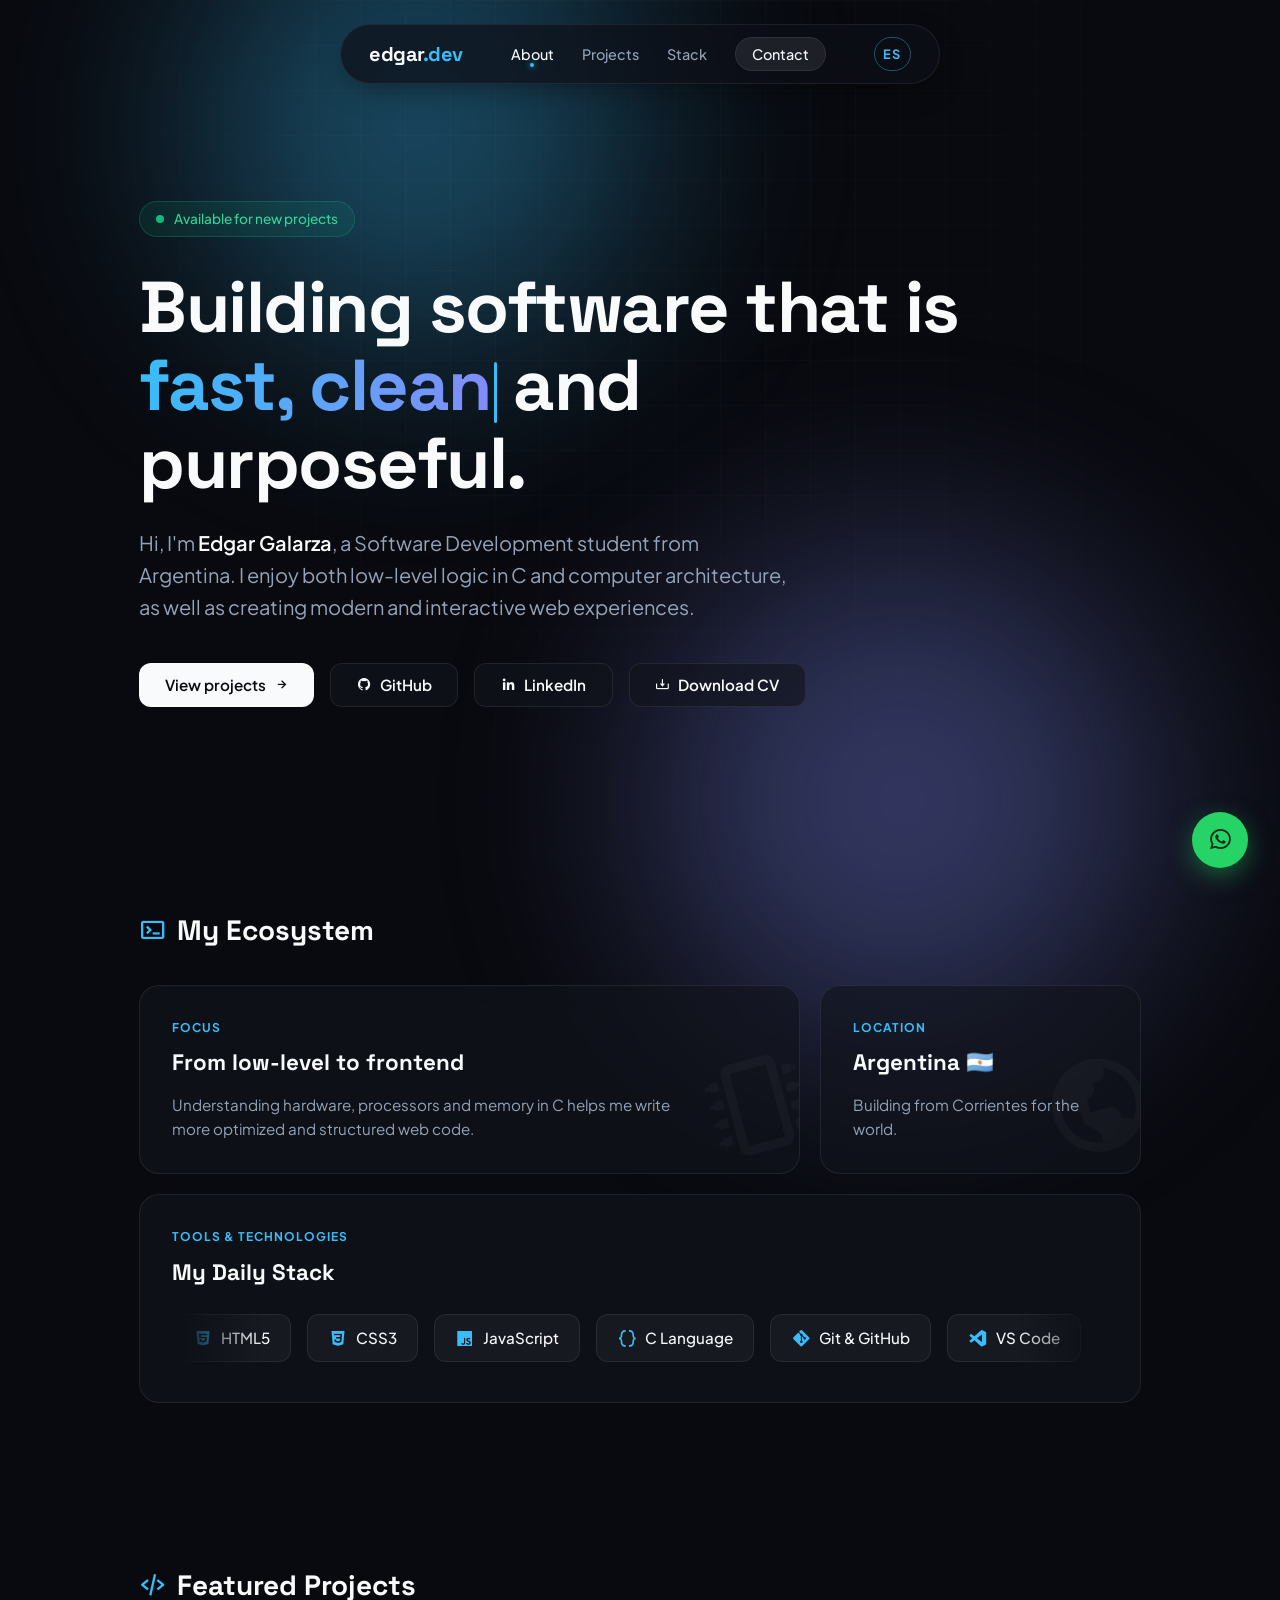
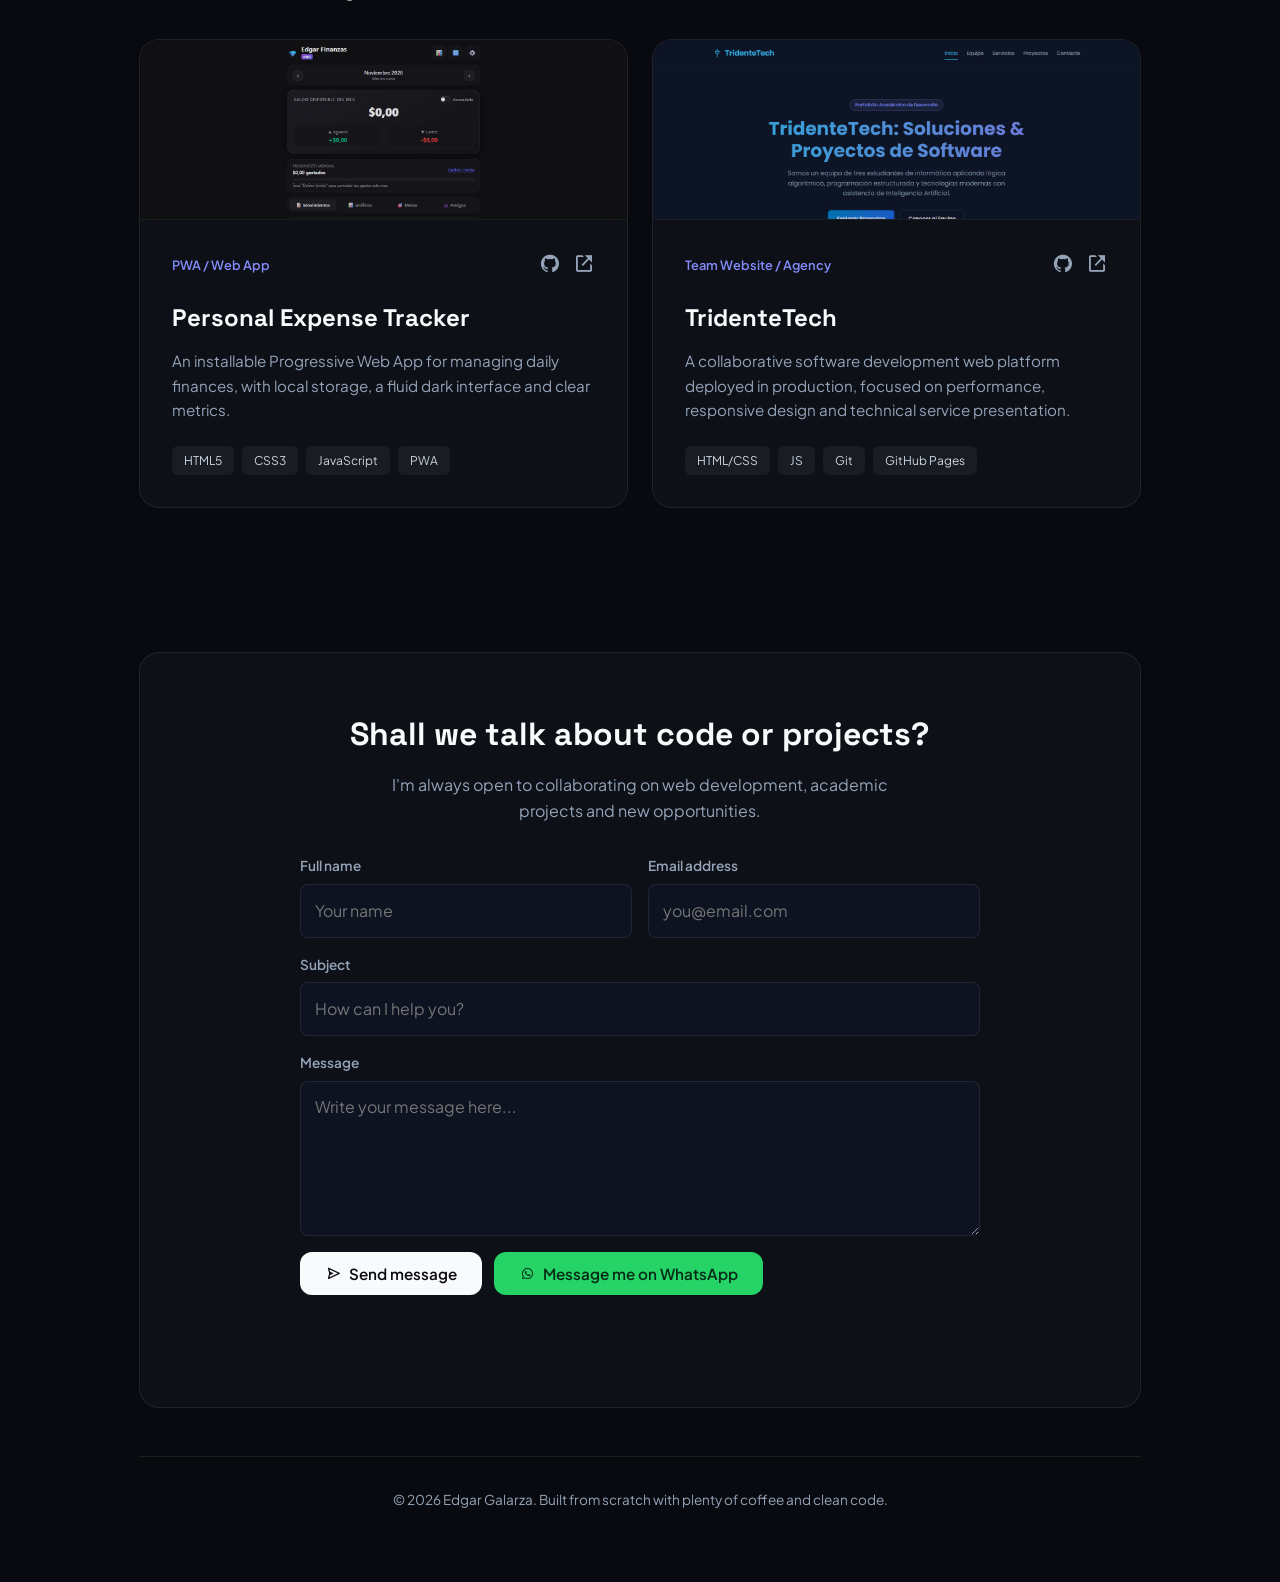
==== commit b76f16bc: "Add files via upload" ====
--- a/index-en.html
+++ b/index-en.html
@@ -18,6 +18,9 @@
     <link rel="stylesheet" href="style.css">
 </head>
 <body>
+    <!-- Scroll Progress Bar -->
+    <div class="scroll-progress" id="scroll-progress" aria-hidden="true"></div>
+
     <div class="ambient-light light-1"></div>
     <div class="ambient-light light-2"></div>
     <div class="grid-overlay"></div>
@@ -43,7 +46,7 @@
     <main class="container">
         <section class="hero" id="about">
             <div class="status-badge"><span class="pulse-dot"></span>Available for new projects</div>
-            <h1 class="hero-title">Building software that is <span class="gradient-text">fast, clean</span> and purposeful.</h1>
+            <h1 class="hero-title">Building software that is <span class="gradient-text" id="typewriter-text">fast, clean</span><span class="typewriter-cursor" aria-hidden="true"></span> and purposeful.</h1>
             <p class="hero-subtitle">Hi, I'm <strong>Edgar Galarza</strong>, a Software Development student from Argentina. I enjoy both low-level logic in C and computer architecture, as well as creating modern and interactive web experiences.</p>
             <div class="hero-cta">
                 <a href="#projects" class="btn btn-primary">View projects <i class='bx bx-right-arrow-alt'></i></a>
@@ -53,18 +56,18 @@
             </div>
         </section>
 
-        <section class="bento-section" id="stack">
+        <section class="bento-section reveal" id="stack">
             <h2 class="section-title"><i class='bx bx-terminal'></i> My Ecosystem</h2>
             <div class="bento-grid">
-                <div class="bento-card span-2 spotlight">
+                <div class="bento-card span-2 spotlight reveal reveal-delay-1">
                     <div class="card-content"><span class="card-tag">Focus</span><h3>From low-level to frontend</h3><p>Understanding hardware, processors and memory in C helps me write more optimized and structured web code.</p></div>
                     <div class="card-bg-icon"><i class='bx bx-microchip'></i></div>
                 </div>
-                <div class="bento-card spotlight">
+                <div class="bento-card spotlight reveal reveal-delay-2">
                     <div class="card-content"><span class="card-tag">Location</span><h3>Argentina 🇦🇷</h3><p>Building from Corrientes for the world.</p></div>
                     <div class="card-bg-icon"><i class='bx bx-world'></i></div>
                 </div>
-                <div class="bento-card span-3 spotlight marquee-card">
+                <div class="bento-card span-3 spotlight marquee-card reveal reveal-delay-3">
                     <div class="card-content"><span class="card-tag">Tools & Technologies</span><h3>My Daily Stack</h3></div>
                     <div class="marquee-wrapper"><div class="marquee-track">
                         <span class="tech-pill"><i class='bx bxl-html5'></i> HTML5</span><span class="tech-pill"><i class='bx bxl-css3'></i> CSS3</span><span class="tech-pill"><i class='bx bxl-javascript'></i> JavaScript</span><span class="tech-pill"><i class='bx bx-code-curly'></i> C Language</span><span class="tech-pill"><i class='bx bxl-git'></i> Git & GitHub</span><span class="tech-pill"><i class='bx bxl-visual-studio'></i> VS Code</span><span class="tech-pill"><i class='bx bx-server'></i> PC Architecture</span>
@@ -74,10 +77,10 @@
             </div>
         </section>
 
-        <section class="projects-section" id="projects">
+        <section class="projects-section reveal" id="projects">
             <h2 class="section-title"><i class='bx bx-code-alt'></i> Featured Projects</h2>
             <div class="projects-grid">
-                <article class="project-card spotlight">
+                <article class="project-card spotlight reveal reveal-delay-1">
                     <a class="project-preview" href="https://galarzaedgardotsds.github.io/AppGastos/" target="_blank" rel="noopener noreferrer" aria-label="Open Personal Expense Tracker demo"><img src="assets/app-gastos-preview.png" alt="Personal Expense Tracker app preview" loading="lazy"></a>
                     <div class="project-content">
                         <div class="project-header"><span class="project-type">PWA / Web App</span><div class="project-links"><a href="https://github.com/galarzaedgardotsds/AppGastos" target="_blank" rel="noopener noreferrer" title="View AppGastos code" aria-label="View AppGastos code"><i class='bx bxl-github'></i></a><a href="https://galarzaedgardotsds.github.io/AppGastos/" target="_blank" rel="noopener noreferrer" title="View demo" aria-label="View AppGastos demo"><i class='bx bx-link-external'></i></a></div></div>
@@ -86,7 +89,7 @@
                         <div class="project-tags"><span>HTML5</span><span>CSS3</span><span>JavaScript</span><span>PWA</span></div>
                     </div>
                 </article>
-                <article class="project-card spotlight">
+                <article class="project-card spotlight reveal reveal-delay-2">
                     <a class="project-preview" href="https://galarzaedgardotsds.github.io/TridenteTech/" target="_blank" rel="noopener noreferrer" aria-label="Open TridenteTech demo"><img src="assets/tridentetech-preview.png" alt="TridenteTech website preview" loading="lazy"></a>
                     <div class="project-content">
                         <div class="project-header"><span class="project-type">Team Website / Agency</span><div class="project-links"><a href="https://github.com/galarzaedgardotsds/TridenteTech" target="_blank" rel="noopener noreferrer" title="View TridenteTech code" aria-label="View TridenteTech code"><i class='bx bxl-github'></i></a><a href="https://galarzaedgardotsds.github.io/TridenteTech/" target="_blank" rel="noopener noreferrer" title="View demo" aria-label="View TridenteTech demo"><i class='bx bx-link-external'></i></a></div></div>
@@ -98,7 +101,7 @@
             </div>
         </section>
 
-        <footer class="footer" id="contact">
+        <footer class="footer reveal" id="contact">
             <div class="footer-box spotlight">
                 <h2>Shall we talk about code or projects?</h2>
                 <p>I'm always open to collaborating on web development, academic projects and new opportunities.</p>
@@ -107,13 +110,31 @@
                     <div class="contact-form-row"><div class="contact-field"><label for="name">Full name</label><input type="text" id="name" name="name" placeholder="Your name" required></div><div class="contact-field"><label for="email">Email address</label><input type="email" id="email" name="email" placeholder="you@email.com" required></div></div>
                     <div class="contact-field"><label for="subject">Subject</label><input type="text" id="subject" name="subject" placeholder="How can I help you?" required></div>
                     <div class="contact-field"><label for="message">Message</label><textarea id="message" name="message" placeholder="Write your message here..." rows="5" required></textarea></div>
-                    <button type="submit" class="btn btn-primary"><i class='bx bx-send'></i> Send message</button>
+                    <div class="contact-buttons">
+                        <button type="submit" class="btn btn-primary"><i class='bx bx-send'></i> Send message</button>
+                        <a href="https://wa.me/5493794547731?text=Hello%20Edgar%2C%20I%20saw%20your%20portfolio%20and%20would%20like%20to%20get%20in%20touch." target="_blank" rel="noopener noreferrer" class="btn btn-whatsapp"><i class='bx bxl-whatsapp'></i> Message me on WhatsApp</a>
+                    </div>
                     <p class="form-status" aria-live="polite"></p>
                 </form>
             </div>
             <div class="footer-bottom"><p>© 2026 Edgar Galarza. Built from scratch with plenty of coffee and clean code.</p></div>
         </footer>
     </main>
+
+    <!-- Floating WhatsApp Button -->
+    <a href="https://wa.me/5493794547731?text=Hello%20Edgar%2C%20I%20saw%20your%20portfolio%20and%20would%20like%20to%20get%20in%20touch."
+       target="_blank" rel="noopener noreferrer"
+       class="whatsapp-fab"
+       aria-label="Message me on WhatsApp">
+        <i class='bx bxl-whatsapp' aria-hidden="true"></i>
+        <span class="whatsapp-fab-label">Let's talk!</span>
+    </a>
+
+    <!-- Back to Top Button -->
+    <a href="#about" class="back-to-top" id="back-to-top" aria-label="Back to top">
+        <i class='bx bx-chevron-up' aria-hidden="true"></i>
+    </a>
+
     <script>
         document.querySelectorAll('.spotlight').forEach(card => {
             card.addEventListener('mousemove', event => {
@@ -137,6 +158,18 @@
             menuToggle.setAttribute('aria-label', 'Open navigation menu');
             menuToggle.innerHTML = "<span aria-hidden='true'>☰</span>";
         }));
+
+        // --- Scroll Reveal with Intersection Observer ---
+        const revealObserver = new IntersectionObserver((entries) => {
+            entries.forEach(entry => {
+                if (entry.isIntersecting) {
+                    entry.target.classList.add('visible');
+                    revealObserver.unobserve(entry.target);
+                }
+            });
+        }, { threshold: 0.1 });
+
+        document.querySelectorAll('.reveal').forEach(el => revealObserver.observe(el));
 
         const contactForm = document.querySelector('.contact-form');
         const formStatus = contactForm.querySelector('.form-status');
@@ -156,6 +189,74 @@
                 submitButton.disabled = false;
             }
         });
+
+        // --- Scroll Progress Bar ---
+        const progressBar = document.getElementById('scroll-progress');
+        window.addEventListener('scroll', () => {
+            const scrolled = window.scrollY;
+            const total = document.documentElement.scrollHeight - window.innerHeight;
+            progressBar.style.width = `${(scrolled / total) * 100}%`;
+        }, { passive: true });
+
+        // --- Navbar auto-hide & Active Nav Link ---
+        const navbarContainer = document.querySelector('.navbar-container');
+        let lastScrollY = window.scrollY;
+
+        window.addEventListener('scroll', () => {
+            const currentScrollY = window.scrollY;
+            if (currentScrollY > 120 && currentScrollY > lastScrollY && !navLinks.classList.contains('is-open')) {
+                navbarContainer.classList.add('nav-hidden');
+            } else {
+                navbarContainer.classList.remove('nav-hidden');
+            }
+            lastScrollY = currentScrollY;
+        }, { passive: true });
+
+        const sections = document.querySelectorAll('section[id], footer[id]');
+        const navAnchorLinks = document.querySelectorAll('.nav-links a[href^="#"]');
+
+        const sectionObserver = new IntersectionObserver((entries) => {
+            entries.forEach(entry => {
+                if (entry.isIntersecting) {
+                    const id = entry.target.getAttribute('id');
+                    navAnchorLinks.forEach(link => {
+                        link.classList.toggle('active', link.getAttribute('href') === `#${id}`);
+                    });
+                }
+            });
+        }, { rootMargin: '-30% 0px -60% 0px' });
+
+        sections.forEach(section => sectionObserver.observe(section));
+
+        // --- Back to Top Button ---
+        const backToTop = document.getElementById('back-to-top');
+        window.addEventListener('scroll', () => {
+            backToTop.classList.toggle('visible', window.scrollY > 350);
+        }, { passive: true });
+
+        // --- Typewriter Effect ---
+        const typewriterEl = document.getElementById('typewriter-text');
+        const phrases = ['fast, clean', 'modern, accessible', 'efficient, robust'];
+        let phraseIndex = 0, charIndex = 0, isDeleting = false;
+
+        function typeWriter() {
+            const current = phrases[phraseIndex];
+            typewriterEl.textContent = isDeleting
+                ? current.substring(0, charIndex - 1)
+                : current.substring(0, charIndex + 1);
+            isDeleting ? charIndex-- : charIndex++;
+
+            let delay = isDeleting ? 45 : 80;
+            if (!isDeleting && charIndex === current.length) {
+                delay = 2200; isDeleting = true;
+            } else if (isDeleting && charIndex === 0) {
+                isDeleting = false;
+                phraseIndex = (phraseIndex + 1) % phrases.length;
+                delay = 400;
+            }
+            setTimeout(typeWriter, delay);
+        }
+        setTimeout(typeWriter, 1200);
     </script>
 </body>
 </html>
--- a/style.css
+++ b/style.css
@@ -31,6 +31,15 @@
     scroll-behavior: smooth;
 }
 
+/* Scrollbar personalizado */
+::-webkit-scrollbar { width: 6px; }
+::-webkit-scrollbar-track { background: var(--bg-main); }
+::-webkit-scrollbar-thumb {
+    background: rgba(56, 189, 248, 0.25);
+    border-radius: 999px;
+}
+::-webkit-scrollbar-thumb:hover { background: rgba(56, 189, 248, 0.55); }
+
 body {
     background-color: var(--bg-main);
     color: var(--text-main);
@@ -100,6 +109,13 @@
     justify-content: center;
     z-index: 100;
     padding: 0 1rem;
+    transition: transform 0.4s cubic-bezier(0.16, 1, 0.3, 1), opacity 0.4s ease;
+}
+
+.navbar-container.nav-hidden {
+    transform: translateY(-130%);
+    opacity: 0;
+    pointer-events: none;
 }
 
 .navbar {
@@ -146,10 +162,25 @@
     font-size: 0.9rem;
     font-weight: 500;
     transition: var(--transition-smooth);
-}
-
-.nav-links a:hover {
+    position: relative;
+}
+
+.nav-links a:hover,
+.nav-links a.active {
     color: var(--text-main);
+}
+
+.nav-links a.active::after {
+    content: '';
+    position: absolute;
+    bottom: -4px;
+    left: 50%;
+    transform: translateX(-50%);
+    width: 4px;
+    height: 4px;
+    background: var(--accent-cyan);
+    border-radius: 50%;
+    box-shadow: 0 0 6px var(--accent-cyan);
 }
 
 .menu-toggle {
@@ -301,9 +332,15 @@
     border-radius: 12px;
     font-weight: 600;
     font-size: 0.95rem;
+    font-family: inherit;
+    line-height: 1;
+    vertical-align: middle;
     text-decoration: none;
     transition: var(--transition-smooth);
     cursor: pointer;
+    border: none;
+    appearance: none;
+    -webkit-appearance: none;
 }
 
 .btn-primary {
@@ -328,6 +365,26 @@
     border-color: var(--text-muted);
     transform: translateY(-3px);
     background: rgba(255, 255, 255, 0.06);
+}
+
+.btn-whatsapp {
+    background: #25d366;
+    color: #062b16;
+}
+
+.btn-whatsapp:hover {
+    background: #1ebe5d;
+    transform: translateY(-3px);
+    box-shadow: 0 10px 25px -5px rgba(37, 211, 102, 0.35);
+}
+
+/* Contenedor de botones del formulario de contacto */
+.contact-buttons {
+    display: flex;
+    align-items: center;
+    flex-wrap: wrap;
+    gap: 0.75rem;
+    margin-top: 0.25rem;
 }
 
 /* ==========================================================================
@@ -498,12 +555,44 @@
 }
 
 .project-preview {
+    position: relative;
     display: block;
     height: 180px;
     margin: -2rem -2rem 1.75rem;
     overflow: hidden;
     border-bottom: 1px solid var(--border-color);
     background: var(--bg-main);
+}
+
+.project-preview::after {
+    content: '↗ Ver demo';
+    position: absolute;
+    bottom: 0.75rem;
+    right: 0.75rem;
+    background: rgba(9, 10, 15, 0.85);
+    backdrop-filter: blur(8px);
+    -webkit-backdrop-filter: blur(8px);
+    border: 1px solid var(--border-highlight);
+    color: var(--accent-cyan);
+    font-size: 0.75rem;
+    font-weight: 600;
+    padding: 0.35rem 0.75rem;
+    border-radius: 999px;
+    opacity: 0;
+    transform: translateY(6px);
+    transition: var(--transition-smooth);
+    pointer-events: none;
+    box-shadow: 0 4px 15px rgba(0, 0, 0, 0.5);
+}
+
+html[lang="en"] .project-preview::after {
+    content: '↗ Live demo';
+}
+
+.project-preview:hover::after,
+.project-preview:focus-visible::after {
+    opacity: 1;
+    transform: translateY(0);
 }
 
 .project-preview img {
@@ -729,7 +818,194 @@
         grid-template-columns: 1fr;
         gap: 0;
     }
-}
+    .btn-whatsapp {
+        margin: 0.75rem 0 0;
+    }
+}
+
+/* ==========================================================================
+   BARRA DE PROGRESO DE SCROLL
+   ========================================================================== */
+.scroll-progress {
+    position: fixed;
+    top: 0;
+    left: 0;
+    height: 3px;
+    width: 0%;
+    background: linear-gradient(90deg, var(--accent-cyan), var(--accent-purple), var(--accent-cyan));
+    background-size: 200% auto;
+    animation: gradientMove 3s linear infinite;
+    z-index: 9999;
+    pointer-events: none;
+    transition: width 0.08s linear;
+}
+
+/* ==========================================================================
+   BOTÓN VOLVER ARRIBA
+   ========================================================================== */
+.back-to-top {
+    position: fixed;
+    bottom: 2rem;
+    left: 2rem;
+    z-index: 999;
+    width: 48px;
+    height: 48px;
+    border-radius: 14px;
+    background: rgba(13, 15, 23, 0.85);
+    border: 1px solid var(--border-color);
+    color: var(--text-muted);
+    font-size: 1.5rem;
+    display: flex;
+    align-items: center;
+    justify-content: center;
+    text-decoration: none;
+    backdrop-filter: blur(12px);
+    opacity: 0;
+    transform: translateY(12px);
+    pointer-events: none;
+    transition: var(--transition-smooth);
+}
+
+.back-to-top.visible {
+    opacity: 1;
+    transform: translateY(0);
+    pointer-events: auto;
+}
+
+.back-to-top:hover {
+    color: var(--accent-cyan);
+    border-color: var(--border-highlight);
+    background: rgba(26, 29, 42, 0.95);
+    transform: translateY(-4px);
+    box-shadow: 0 10px 25px -5px rgba(56, 189, 248, 0.25);
+}
+
+/* ==========================================================================
+   TYPEWRITER CURSOR
+   ========================================================================== */
+.typewriter-cursor {
+    display: inline-block;
+    width: 3px;
+    height: 0.85em;
+    background: var(--accent-cyan);
+    margin-left: 3px;
+    border-radius: 2px;
+    vertical-align: middle;
+    animation: cursorBlink 1s step-end infinite;
+}
+
+@keyframes cursorBlink {
+    0%, 100% { opacity: 1; }
+    50%       { opacity: 0; }
+}
+
+/* ==========================================================================
+   BOTÓN FLOTANTE DE WHATSAPP
+   ========================================================================== */
+.whatsapp-fab {
+    position: fixed;
+    bottom: 2rem;
+    right: 2rem;
+    z-index: 999;
+    display: flex;
+    align-items: center;
+    justify-content: center;
+    gap: 0;
+    background: #25d366;
+    color: #062b16;
+    border-radius: 999px;
+    /* Círculo perfecto en estado cerrado */
+    width: 56px;
+    height: 56px;
+    padding: 0;
+    text-decoration: none;
+    font-weight: 700;
+    font-size: 0.95rem;
+    box-shadow: 0 8px 28px -4px rgba(37, 211, 102, 0.55);
+    transition: width 0.4s cubic-bezier(0.16, 1, 0.3, 1),
+                padding 0.4s cubic-bezier(0.16, 1, 0.3, 1),
+                gap 0.4s cubic-bezier(0.16, 1, 0.3, 1),
+                background 0.35s ease,
+                box-shadow 0.35s ease,
+                transform 0.35s cubic-bezier(0.16, 1, 0.3, 1);
+    overflow: hidden;
+}
+
+.whatsapp-fab i {
+    font-size: 1.7rem;
+    flex-shrink: 0;
+    animation: waBounce 2.5s ease-in-out infinite;
+}
+
+.whatsapp-fab-label {
+    white-space: nowrap;
+    max-width: 0;
+    opacity: 0;
+    overflow: hidden;
+    padding-left: 0;
+    transition: max-width 0.4s cubic-bezier(0.16, 1, 0.3, 1),
+                opacity 0.25s ease,
+                padding-left 0.3s ease;
+}
+
+.whatsapp-fab:hover {
+    width: auto;
+    padding: 0 1.4rem 0 1rem;
+    gap: 0.55rem;
+    background: #1ebe5d;
+    box-shadow: 0 12px 36px -4px rgba(37, 211, 102, 0.65);
+    transform: translateY(-3px);
+}
+
+.whatsapp-fab:hover .whatsapp-fab-label {
+    max-width: 200px;
+    opacity: 1;
+    padding-left: 0;
+}
+
+.whatsapp-fab::after {
+    content: '';
+    position: absolute;
+    inset: 0;
+    border-radius: inherit;
+    box-shadow: 0 0 0 0 rgba(37, 211, 102, 0.55);
+    animation: waPulseRing 2.5s ease-out infinite;
+}
+
+@keyframes waBounce {
+    0%, 100% { transform: rotate(0deg); }
+    15%       { transform: rotate(-15deg); }
+    30%       { transform: rotate(10deg); }
+    45%       { transform: rotate(-5deg); }
+    60%       { transform: rotate(0deg); }
+}
+
+@keyframes waPulseRing {
+    0%   { box-shadow: 0 0 0 0 rgba(37, 211, 102, 0.5); }
+    70%  { box-shadow: 0 0 0 16px rgba(37, 211, 102, 0); }
+    100% { box-shadow: 0 0 0 0 rgba(37, 211, 102, 0); }
+}
+
+/* ==========================================================================
+   SCROLL REVEAL ANIMATIONS
+   ========================================================================== */
+.reveal {
+    opacity: 0;
+    transform: translateY(32px);
+    transition: opacity 0.65s cubic-bezier(0.16, 1, 0.3, 1),
+                transform 0.65s cubic-bezier(0.16, 1, 0.3, 1);
+}
+
+.reveal.visible {
+    opacity: 1;
+    transform: translateY(0);
+}
+
+/* Retrasos escalonados para elementos dentro de grids */
+.reveal-delay-1 { transition-delay: 0.1s; }
+.reveal-delay-2 { transition-delay: 0.2s; }
+.reveal-delay-3 { transition-delay: 0.3s; }
+.reveal-delay-4 { transition-delay: 0.4s; }
 
 /* Evita que el contenido de portada quede debajo de la navegación fija
    en pantallas con poca altura, como monitores secundarios. */
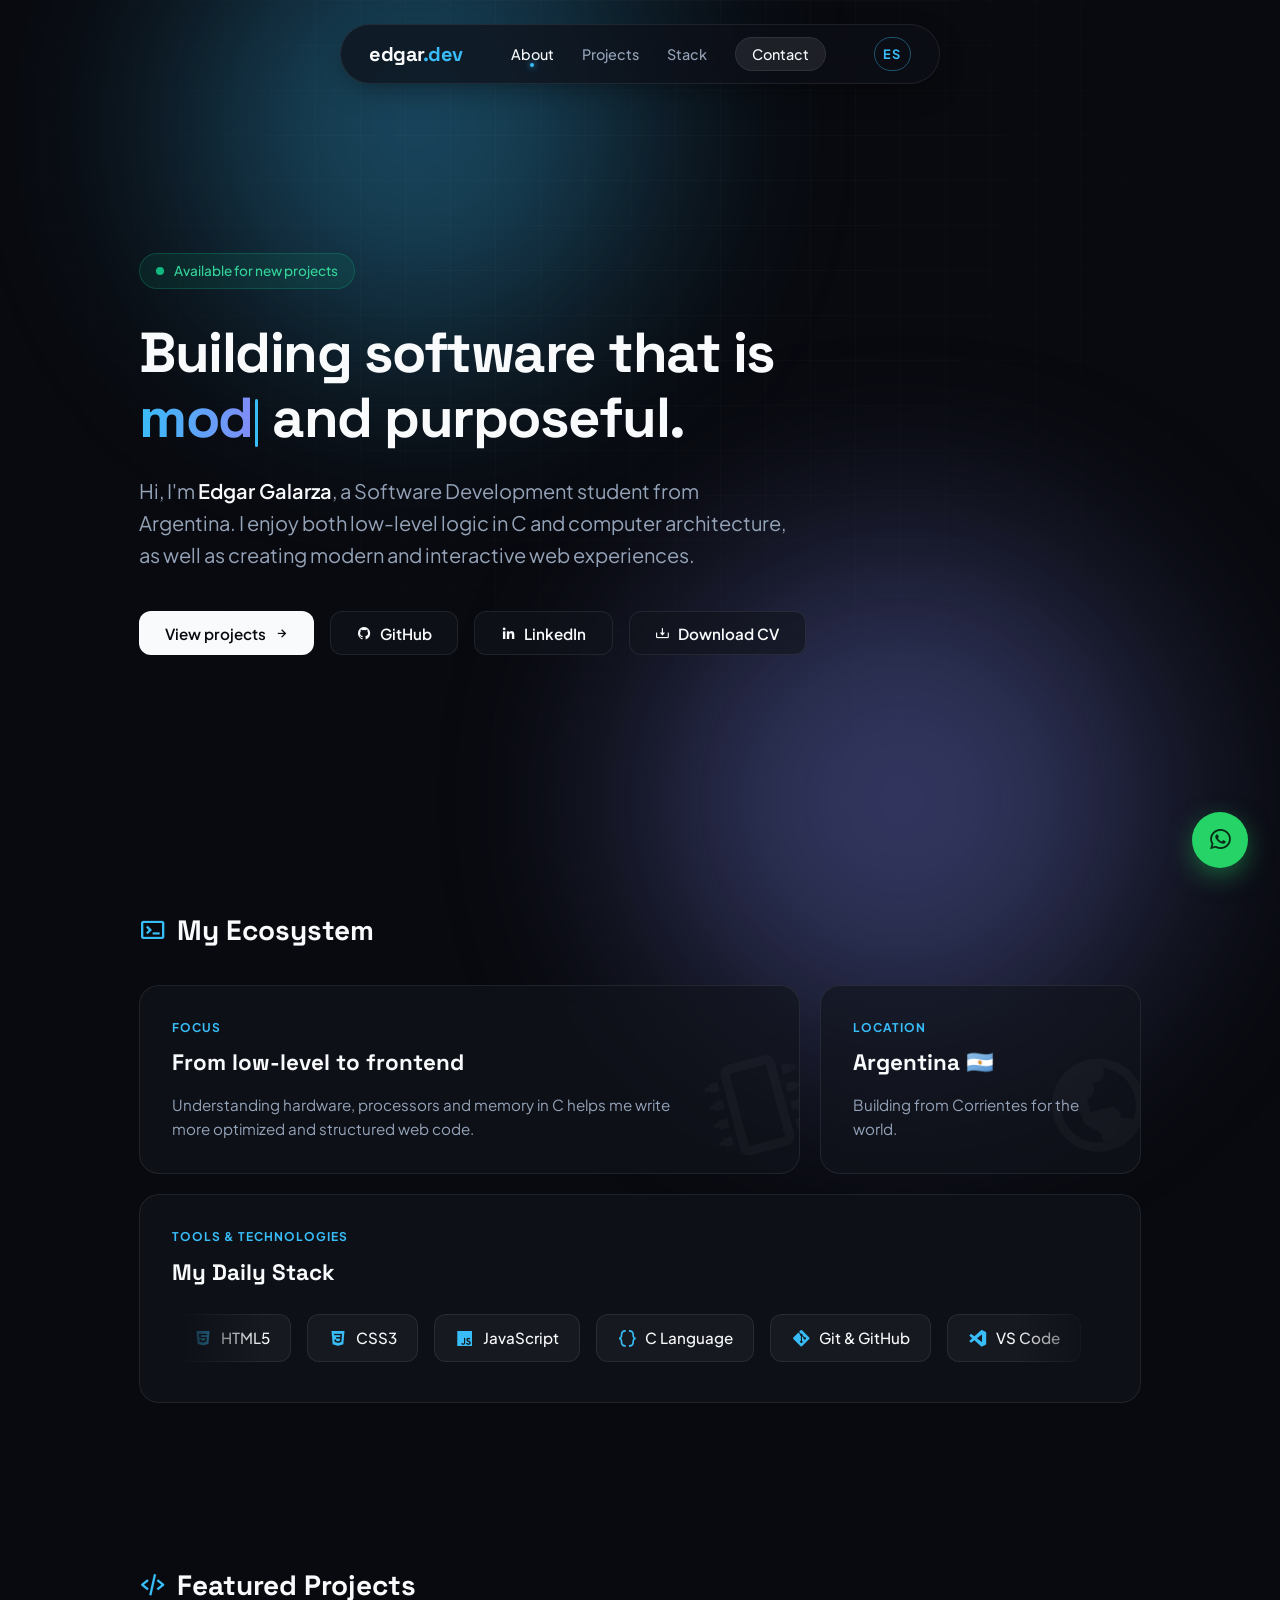
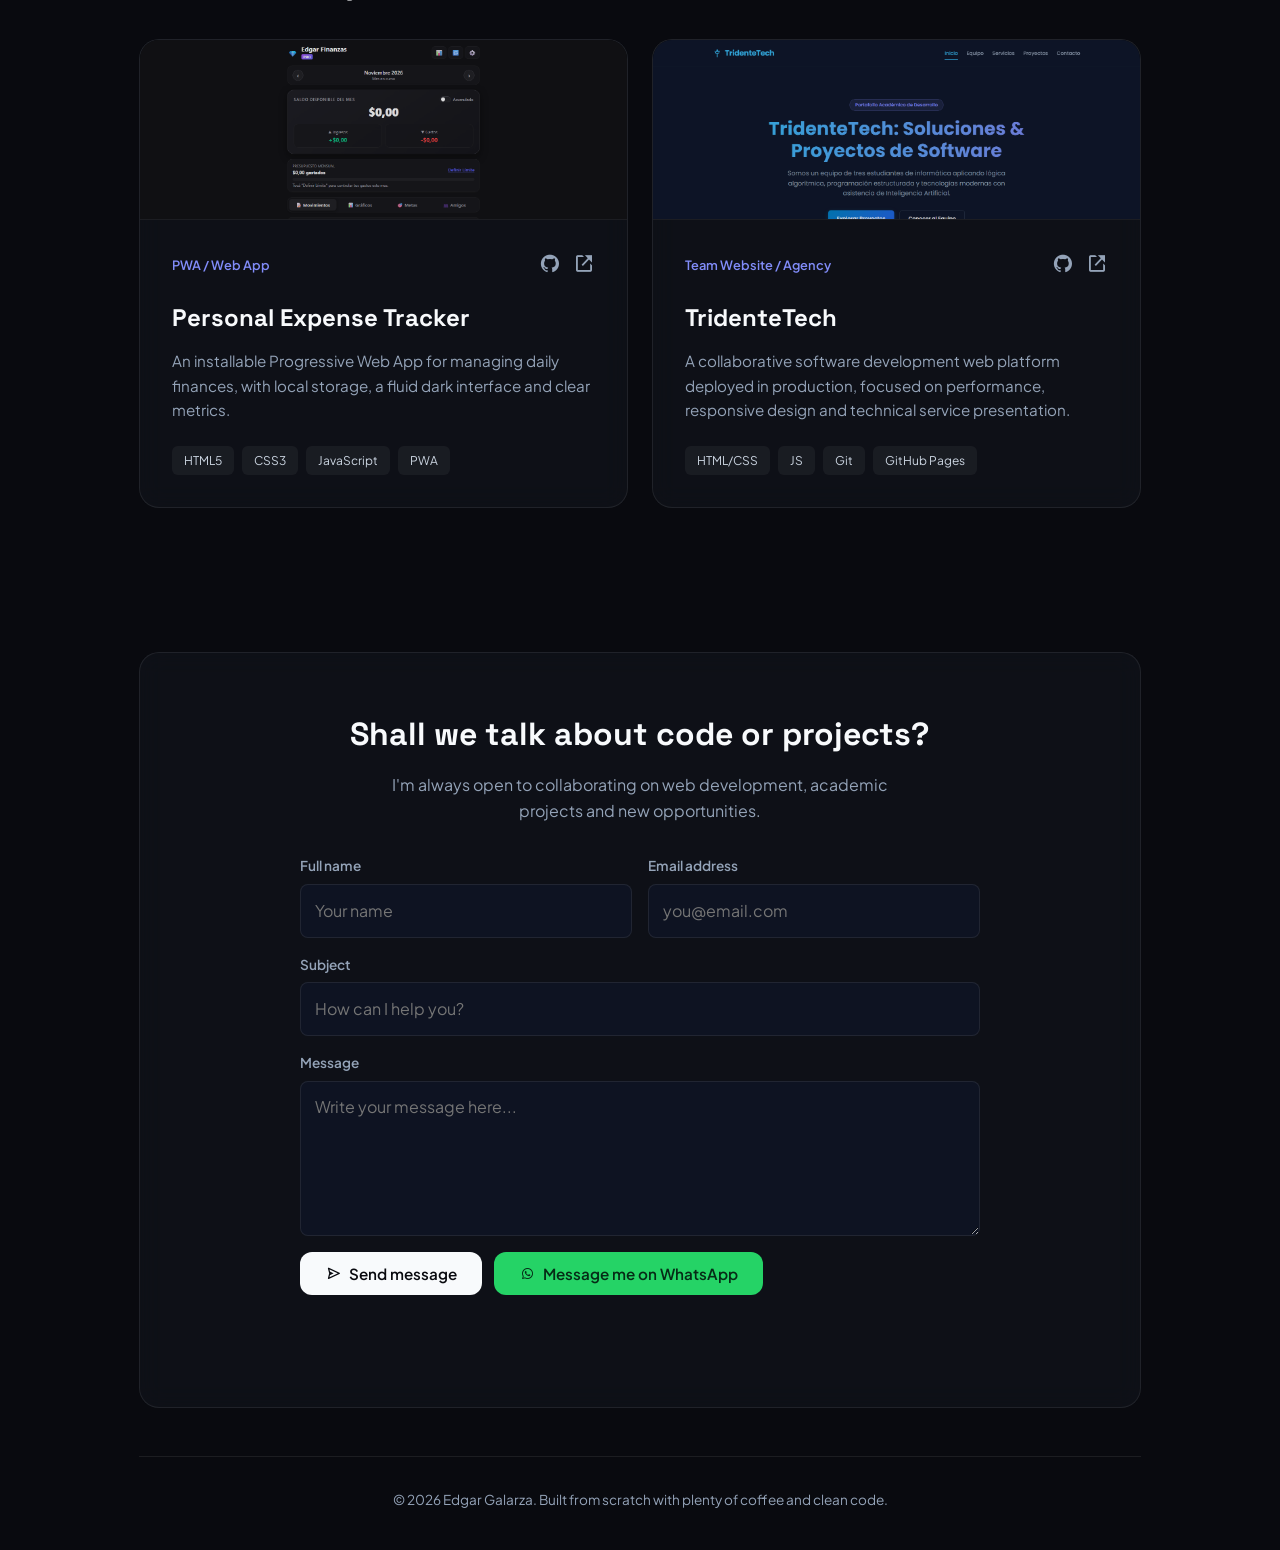
==== commit 449fb899: "Add files via upload" ====
--- a/index-en.html
+++ b/index-en.html
@@ -46,7 +46,10 @@
     <main class="container">
         <section class="hero" id="about">
             <div class="status-badge"><span class="pulse-dot"></span>Available for new projects</div>
-            <h1 class="hero-title">Building software that is <span class="gradient-text" id="typewriter-text">fast, clean</span><span class="typewriter-cursor" aria-hidden="true"></span> and purposeful.</h1>
+            <h1 class="hero-title">
+                Building software that is <br class="hero-title-break">
+                <span class="hero-title-line-2"><span class="gradient-text" id="typewriter-text">fast, clean</span><span class="typewriter-cursor" aria-hidden="true"></span> and purposeful.</span>
+            </h1>
             <p class="hero-subtitle">Hi, I'm <strong>Edgar Galarza</strong>, a Software Development student from Argentina. I enjoy both low-level logic in C and computer architecture, as well as creating modern and interactive web experiences.</p>
             <div class="hero-cta">
                 <a href="#projects" class="btn btn-primary">View projects <i class='bx bx-right-arrow-alt'></i></a>
@@ -234,10 +237,19 @@
             backToTop.classList.toggle('visible', window.scrollY > 350);
         }, { passive: true });
 
-        // --- Typewriter Effect ---
+        // --- Typewriter Effect without layout shift ---
+        const heroTitle = document.querySelector('.hero-title');
         const typewriterEl = document.getElementById('typewriter-text');
         const phrases = ['fast, clean', 'modern, accessible', 'efficient, robust'];
-        let phraseIndex = 0, charIndex = 0, isDeleting = false;
+        let phraseIndex = 0, charIndex = phrases[0].length, isDeleting = true;
+
+        function fixHeroHeight() {
+            if (!heroTitle) return;
+            heroTitle.style.minHeight = 'auto';
+            heroTitle.style.minHeight = `${heroTitle.offsetHeight}px`;
+        }
+        fixHeroHeight();
+        window.addEventListener('resize', fixHeroHeight, { passive: true });
 
         function typeWriter() {
             const current = phrases[phraseIndex];
@@ -246,17 +258,17 @@
                 : current.substring(0, charIndex + 1);
             isDeleting ? charIndex-- : charIndex++;
 
-            let delay = isDeleting ? 45 : 80;
+            let delay = isDeleting ? 40 : 80;
             if (!isDeleting && charIndex === current.length) {
-                delay = 2200; isDeleting = true;
+                delay = 2400; isDeleting = true;
             } else if (isDeleting && charIndex === 0) {
                 isDeleting = false;
                 phraseIndex = (phraseIndex + 1) % phrases.length;
-                delay = 400;
+                delay = 350;
             }
             setTimeout(typeWriter, delay);
         }
-        setTimeout(typeWriter, 1200);
+        setTimeout(typeWriter, 2200);
     </script>
 </body>
 </html>
--- a/style.css
+++ b/style.css
@@ -285,12 +285,34 @@
 
 .hero-title {
     font-family: var(--font-heading);
-    font-size: clamp(2.5rem, 6vw, 4.5rem);
-    line-height: 1.08;
+    font-size: clamp(2rem, 4.4vw, 3.8rem);
+    line-height: 1.15;
     font-weight: 700;
     letter-spacing: -1.5px;
     margin-bottom: 1.5rem;
-    max-width: 850px;
+    max-width: 950px;
+}
+
+.hero-title-line-2 {
+    display: inline-block;
+    white-space: nowrap;
+}
+
+.typewriter-cursor {
+    display: inline-block;
+    width: 3px;
+    height: 0.85em;
+    background: var(--accent-cyan);
+    margin-left: 2px;
+    margin-right: 2px;
+    border-radius: 2px;
+    vertical-align: middle;
+    animation: cursorBlink 1s step-end infinite;
+}
+
+@keyframes cursorBlink {
+    0%, 100% { opacity: 1; }
+    50%       { opacity: 0; }
 }
 
 .gradient-text {
@@ -818,8 +840,33 @@
         grid-template-columns: 1fr;
         gap: 0;
     }
-    .btn-whatsapp {
-        margin: 0.75rem 0 0;
+    .contact-buttons {
+        flex-direction: column;
+        align-items: stretch;
+    }
+    .contact-buttons .btn {
+        justify-content: center;
+        width: 100%;
+    }
+    .hero-title {
+        font-size: clamp(1.85rem, 6.5vw, 2.3rem);
+        min-height: 4em;
+    }
+    .hero-title-line-2 {
+        display: inline;
+        white-space: normal;
+    }
+    .whatsapp-fab {
+        bottom: 1.25rem;
+        right: 1.25rem;
+        width: 50px;
+        height: 50px;
+    }
+    .back-to-top {
+        bottom: 1.25rem;
+        left: 1.25rem;
+        width: 44px;
+        height: 44px;
     }
 }
 
@@ -878,25 +925,6 @@
     background: rgba(26, 29, 42, 0.95);
     transform: translateY(-4px);
     box-shadow: 0 10px 25px -5px rgba(56, 189, 248, 0.25);
-}
-
-/* ==========================================================================
-   TYPEWRITER CURSOR
-   ========================================================================== */
-.typewriter-cursor {
-    display: inline-block;
-    width: 3px;
-    height: 0.85em;
-    background: var(--accent-cyan);
-    margin-left: 3px;
-    border-radius: 2px;
-    vertical-align: middle;
-    animation: cursorBlink 1s step-end infinite;
-}
-
-@keyframes cursorBlink {
-    0%, 100% { opacity: 1; }
-    50%       { opacity: 0; }
 }
 
 /* ==========================================================================
